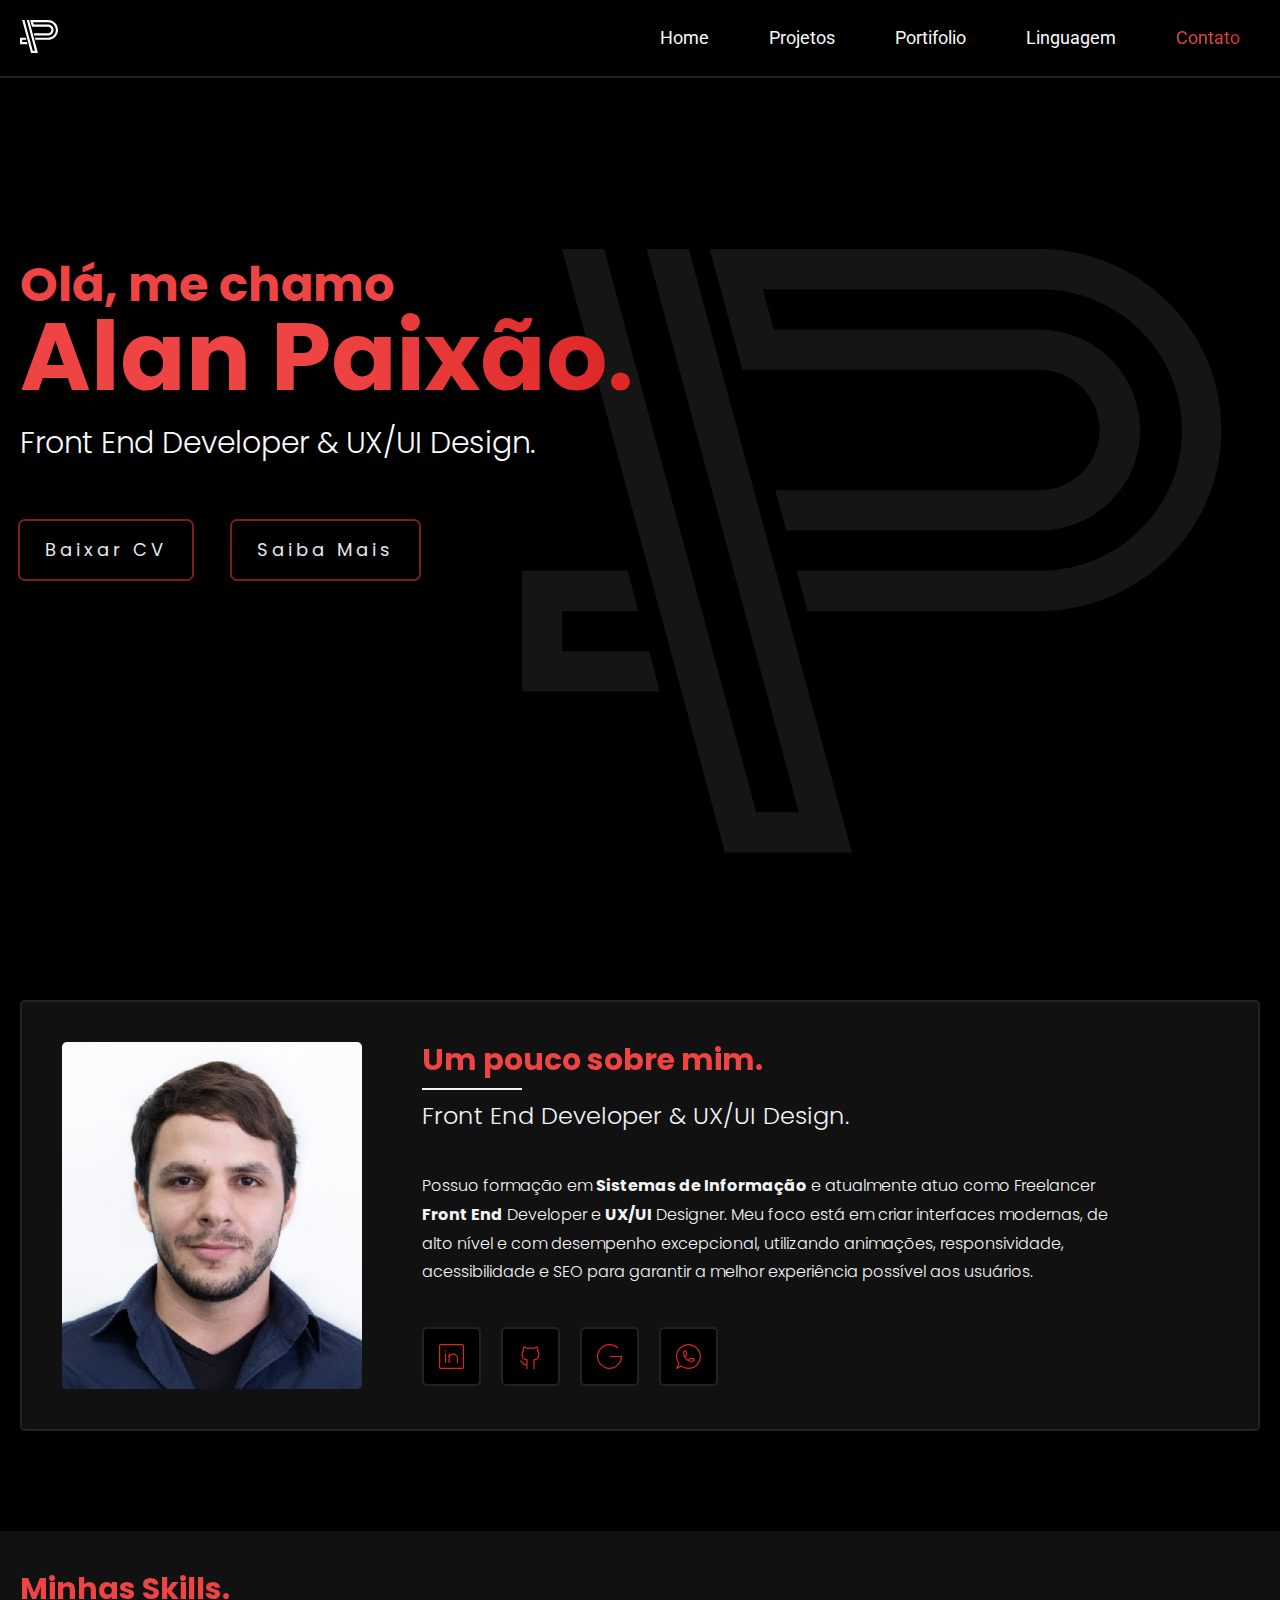
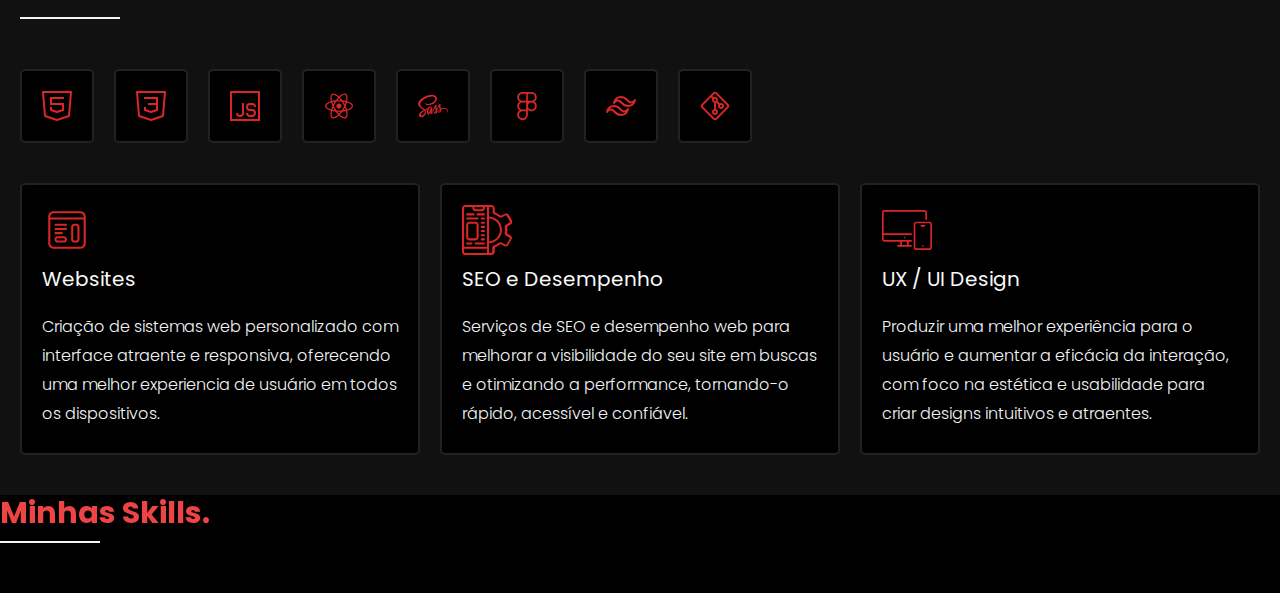
==== index.html @ d541ebf6 "push project" ====
<!DOCTYPE html>
<html lang="en">
  <head>
    <meta charset="UTF-8" />
    <meta http-equiv="X-UA-Compatible" content="IE=edge" />
    <meta
      name="viewport"
      content="width=device-width, initial-scale=1.0, user-scalable=no"
    />
    <title>Alan Paixão || Portifolio</title>
    <link
      rel="icon"
      type="image/x-icon"
      href="./assets/svg/logoAP-favico.svg"
    />
    <link rel="stylesheet" href="./css/style.css" />
    <link rel="preconnect" href="https://fonts.googleapis.com" />
    <link rel="preconnect" href="https://fonts.gstatic.com" crossorigin />
    <link
      href="https://fonts.googleapis.com/css2?family=Poppins:wght@300;400;700&family=Roboto:wght@300;400;700&display=swap"
      rel="stylesheet"
    />
  </head>
  <body>
    <header class="header-bg">
      <div class="header">
        <div class="header-logo">
          <img src="./assets/svg/logoAP.svg" alt="" />
        </div>
        <nav class="header-navbar">
          <ul>
            <li><a href="#home">Home</a></li>
            <li><a href="#projetos">Projetos</a></li>
            <li><a href="#portifolio">Portifolio</a></li>
            <li><a href="#linguagem">Linguagem</a></li>
            <li><a href="#contato" class="gradient">Contato</a></li>
          </ul>
        </nav>
      </div>
    </header>
    <section class="home-bg">
      <div class="home">
        <div class="home-text">
          <span>Olá, me chamo</span>
          <h1 class="gradient">Alan Paixão.</h1>
          <h2>Front End Developer & UX/UI Design.</h2>
          <div class="home-button">
            <a class="btn" href="#">Baixar CV</a>
            <a class="btn" href="#">Saiba Mais </a>
          </div>
        </div>
      </div>
    </section>
    <section class="about-bg">
      <div class="about">
        <div class="about-box">
          <div class="about-img"></div>
          <div class="about-description">
            <h1 class="gradient">Um pouco sobre mim.</h1>
            <p>Front End Developer & UX/UI Design.</p>
            <p>
              Possuo formação em <span>Sistemas de Informação</span> e
              atualmente atuo como Freelancer <span>Front End</span> Developer e
              <span>UX/UI</span> Designer. Meu foco está em criar interfaces
              modernas, de alto nível e com desempenho excepcional, utilizando
              animações, responsividade, acessibilidade e SEO para garantir a
              melhor experiência possível aos usuários.
            </p>
            <div class="about-description-social">
              <a href="https://www.linkedin.com/in/alanpaixao/" target="_blank">
                <img src="./assets/svg/social/linkedin.svg" alt=""
              /></a>
              <a href="https://github.com/alanopaixao" target="_blank">
                <img src="./assets/svg/social/github.svg" alt=""
              /></a>
              <a href="alanpaixao2@gmail.com" target="_blank">
                <img src="./assets/svg/social/google.svg" alt=""
              /></a>
              <a href="https://wa.me/5585989625690" target="_blank">
                <img src="./assets/svg/social/whatsapp.svg" alt=""
              /></a>
            </div>
          </div>
        </div>
      </div>
    </section>
    <section class="skills-bg">
      <div class="skills">
        <div class="title">
          <h1 class="gradient">Minhas Skills.</h1>
        </div>
        <div class="skills-language">
          <img
            src="./assets/svg/skills/html5-logo.svg"
            title="HTML 5"
            alt="HTML 5"
          />
          <img src="./assets/svg/skills/css.svg" title="CSS 3" alt="CSS 3" />
          <img
            src="./assets/svg/skills/javascript.svg"
            title="Javascript"
            alt="Javascript"
          />
          <img src="./assets/svg/skills/react.svg" title="React" alt="React" />
          <img src="./assets/svg/skills/sass.svg" title="SASS" alt="SASS" />
          <img src="./assets/svg/skills/figma.svg" title="Figma" alt="Figma" />
          <img
            src="./assets/svg/skills/tailwind.svg"
            title="Tailwind"
            alt="Tailwind"
          />
          <img src="./assets/svg/skills/git.svg" title="GIT" alt="GIT" />
        </div>
        <div class="skills-itens">
          <div class="skill-content">
            <img src="./assets/svg/skills/desktop.svg" alt="" />
            <div class="skill-desc">
              <h1>Websites</h1>
              <p>
                Criação de sistemas web personalizado com interface atraente e
                responsiva, oferecendo uma melhor experiencia de usuário em
                todos os dispositivos.
              </p>
            </div>
          </div>
          <div class="skill-content">
            <img src="./assets/svg/skills/seo.svg" alt="" />
            <div class="skill-desc">
              <h1>SEO e Desempenho</h1>
              <p>
                Serviços de SEO e desempenho web para melhorar a visibilidade do
                seu site em buscas e otimizando a performance, tornando-o
                rápido, acessível e confiável.
              </p>
            </div>
          </div>
          <div class="skill-content">
            <img src="./assets/svg/skills/UXUI.svg" alt="" />
            <div class="skill-desc">
              <h1>UX / UI Design</h1>
              <p>
                Produzir uma melhor experiência para o usuário e aumentar a
                eficácia da interação, com foco na estética e usabilidade para
                criar designs intuitivos e atraentes.
              </p>
            </div>
          </div>
        </div>
      </div>
    </section>
    <section class="projects-bg">
      <div class="projects">
        <div class="title">
          <h1 class="gradient">Minhas Skills.</h1>
        </div>
      </div>
    </section>
  </body>
  <script src="./js/script.js"></script>
</html>
---- css/style.css ----
/* http://meyerweb.com/eric/tools/css/reset/ 
   v2.0 | 20110126
   License: none (public domain)
*/
html, body, div, span, applet, object, iframe,
h1, h2, h3, h4, h5, h6, p, blockquote, pre,
a, abbr, acronym, address, big, cite, code,
del, dfn, em, img, ins, kbd, q, s, samp,
small, strike, strong, sub, sup, tt, var,
b, u, i, center,
dl, dt, dd, ol, ul, li,
fieldset, form, label, legend,
table, caption, tbody, tfoot, thead, tr, th, td,
article, aside, canvas, details, embed,
figure, figcaption, footer, header, hgroup,
menu, nav, output, ruby, section, summary,
time, mark, audio, video {
  margin: 0;
  padding: 0;
  border: 0;
  font-size: 100%;
  font: inherit;
  vertical-align: baseline;
}

/* HTML5 display-role reset for older browsers */
article, aside, details, figcaption, figure,
footer, header, hgroup, menu, nav, section {
  display: block;
}

body {
  line-height: 1;
}

ol, ul {
  list-style: none;
}

blockquote, q {
  quotes: none;
}

blockquote:before, blockquote:after,
q:before, q:after {
  content: "";
  content: none;
}

table {
  border-collapse: collapse;
  border-spacing: 0;
}

a {
  color: inherit;
  cursor: pointer;
  text-decoration: none;
}

body {
  background-color: #000;
}

.btn {
  font-family: "Poppins", sans-serif;
  font-size: 1.125rem;
  line-height: 1.75rem;
  font-weight: 400;
  display: inline-block;
  padding: 15px 25px;
  margin: 20px 0;
  color: #e5e7eb;
  text-decoration: none;
  transition: ease-in-out 0.3s;
  letter-spacing: 4px;
  overflow: hidden;
  box-shadow: 0px 0px 0px 2px #7f1d1d;
  border-radius: 5px;
  background-color: rgba(0, 0, 0, 0.5333333333);
}
.btn:hover {
  box-shadow: 0px 0px 0px 2px #ef4444;
}
.btn:first-child:hover {
  box-shadow: 0 0 5px #f87171, 0 0 10px #ef4444, 0 0 20px #b91c1c;
}
.btn:active {
  transform: scale(0.99);
}
@media only screen and (max-width: 640px) {
  .btn {
    font-family: "Poppins", sans-serif;
    font-size: 0.75rem;
    line-height: 1rem;
    padding: 10px 20px;
  }
}

.gradient {
  transition: 2s;
  background-size: 200% auto;
  background-image: linear-gradient(80deg, #ef4444 0%, #ef4444 25%, #dc2626 50%, #ef4444 75%, #facc15 100%);
  background-clip: text;
  -webkit-background-clip: text;
  -webkit-text-fill-color: transparent;
  color: black;
  touch-action: manipulation;
  text-overflow: ellipsis;
  white-space: nowrap;
}

.gradient:hover {
  background-position: right center;
  color: #fff;
  text-decoration: none;
}

.header-bg {
  position: fixed;
  z-index: 100;
  width: 100vw;
  background-color: #000;
  border-bottom: 2px solid #222;
}

.header {
  max-width: 1280px;
  margin: 0 auto;
  padding: 0 20px;
  display: grid;
  align-items: center;
  grid-template-columns: auto 1fr;
  padding: 20px 20px;
}

.header-navbar ul {
  display: flex;
  justify-content: flex-end;
  gap: 20px;
  color: #f9fafb;
  font-family: "Roboto", sans-serif;
  font-size: 1.125rem;
  line-height: 1.75rem;
}
.header-navbar ul a {
  padding: 10px 20px;
}

.home-bg {
  height: 100vh;
  background-image: url("../../assets/svg/logoAP-bkg.svg");
  background-repeat: no-repeat;
  background-size: 700px;
  -webkit-background-size: 700px;
  -moz-background-size: 700px;
  -o-background-size: 700px;
  background-position: right 10% top 100%;
}

.home {
  max-width: 1280px;
  margin: 0 auto;
  padding: 0 20px;
  display: flex;
  height: 100%;
  align-items: center;
}

.home-text {
  display: flex;
  flex-direction: column;
}
.home-text span {
  color: #ef4444;
  font-family: "Poppins", sans-serif;
  font-size: 3rem;
  line-height: 1;
  font-weight: 700;
}
.home-text h1 {
  font-family: "Poppins", sans-serif;
  font-size: 6rem;
  line-height: 1;
  font-weight: 700;
}
.home-text h2 {
  font-family: "Poppins", sans-serif;
  font-size: 1.875rem;
  line-height: 2.25rem;
  font-weight: 300;
  color: #f9fafb;
  padding-top: 20px;
}
@media only screen and (max-width: 768px) {
  .home-text span {
    color: #ef4444;
    font-family: "Poppins", sans-serif;
    font-size: 1.875rem;
    line-height: 2.25rem;
  }
  .home-text h1 {
    font-family: "Poppins", sans-serif;
    font-size: 3.75rem;
    line-height: 1;
    font-weight: 700;
  }
  .home-text h2 {
    font-family: "Poppins", sans-serif;
    font-size: 1.25rem;
    line-height: 1.75rem;
    padding-top: 10px;
  }
}
@media only screen and (max-width: 640px) {
  .home-text span {
    color: #ef4444;
    font-family: "Poppins", sans-serif;
    font-size: 1.5rem;
    line-height: 2rem;
  }
  .home-text h1 {
    font-family: "Poppins", sans-serif;
    font-size: 3rem;
    line-height: 1;
    font-weight: 700;
  }
  .home-text h2 {
    font-family: "Poppins", sans-serif;
    font-size: 1rem;
    line-height: 1.8rem;
    padding-top: 10px;
  }
}

.home-button {
  display: flex;
  gap: 40px;
  padding: 40px 0;
}

.about {
  max-width: 1280px;
  margin: 0 auto;
  padding: 0 20px;
  padding: 100px 20px;
}

.about-box {
  display: grid;
  grid-template-columns: auto 1fr;
  gap: 60px;
  background-color: #111;
  border: 2px solid #222;
  border-radius: 5px;
  padding: 40px;
}
@media only screen and (max-width: 768px) {
  .about-box {
    grid-template-columns: 1fr;
    padding: 40px 20px;
  }
}

.about-img {
  background-image: url("../../assets/img/profile.png");
  height: 100%;
  width: 300px;
  background-size: cover;
  background-position: center center;
  border-radius: 5px;
}
@media only screen and (max-width: 768px) {
  .about-img {
    display: none;
  }
}

.about-description h1 {
  font-family: "Poppins", sans-serif;
  font-size: 1.875rem;
  line-height: 2.25rem;
  font-weight: 700;
  padding-bottom: 10px;
}
.about-description h1::after {
  content: "";
  width: 100px;
  height: 2px;
  background-color: #f3f4f6;
  display: block;
  margin-top: 10px;
}
@media only screen and (max-width: 768px) {
  .about-description h1::after {
    width: 60px;
  }
}
.about-description p:nth-child(2) {
  font-family: "Poppins", sans-serif;
  font-size: 1.5rem;
  line-height: 2rem;
  font-weight: 300;
  color: #f3f4f6;
  padding-bottom: 40px;
}
.about-description p {
  font-family: "Poppins", sans-serif;
  font-size: 1rem;
  line-height: 1.8rem;
  color: #f3f4f6;
  font-weight: 300;
  max-width: 90%;
}
.about-description p span {
  font-weight: 700;
}
@media only screen and (max-width: 768px) {
  .about-description h1 {
    font-family: "Poppins", sans-serif;
    font-size: 1.5rem;
    line-height: 2rem;
    font-weight: 700;
  }
  .about-description p:nth-child(2) {
    font-family: "Poppins", sans-serif;
    font-size: 0.875rem;
    line-height: 1.25rem;
    font-weight: 300;
    color: #f3f4f6;
  }
  .about-description p {
    font-family: "Poppins", sans-serif;
    font-size: 1rem;
    line-height: 1.8rem;
    color: #f3f4f6;
    font-weight: 300;
    max-width: 100%;
  }
  .about-description p span {
    font-weight: 700;
  }
}

.about-description-social {
  display: flex;
  gap: 20px;
  padding-top: 40px;
}
.about-description-social img {
  background-color: #000;
  padding: 15px;
  border-radius: 5px;
  border: 2px solid #222;
  transition: ease 0.1s;
}
.about-description-social img:hover {
  border: 2px solid #dc2626;
}
@media only screen and (max-width: 768px) {
  .about-description-social {
    justify-content: center;
  }
}

.skills-bg {
  background-color: #111;
  padding: 40px 0;
}

.skills {
  max-width: 1280px;
  margin: 0 auto;
  padding: 0 20px;
}

.title {
  padding-bottom: 40px;
}
.title h1 {
  font-family: "Poppins", sans-serif;
  font-size: 1.875rem;
  line-height: 2.25rem;
  font-weight: 700;
  padding-bottom: 10px;
}
.title h1::after {
  content: "";
  width: 100px;
  height: 2px;
  background-color: #f3f4f6;
  display: block;
  margin-top: 10px;
}
@media only screen and (max-width: 768px) {
  .title h1::after {
    width: 60px;
  }
}

@media only screen and (max-width: 768px) {
  h1 {
    font-family: "Poppins", sans-serif;
    font-size: 1.5rem;
    line-height: 2rem;
    font-weight: 700;
  }
}
.skills-language {
  padding-bottom: 40px;
  display: flex;
  flex-wrap: wrap;
  gap: 20px;
}
.skills-language img {
  background-color: #000;
  padding: 20px;
  border-radius: 5px;
  border: 2px solid #222;
  transition: ease 0.1s;
}
.skills-language img:hover {
  border: 2px solid #dc2626;
}
@media only screen and (max-width: 768px) {
  .skills-language {
    gap: 20px;
  }
  .skills-language img {
    background-color: #000;
    padding: 15px;
    height: 25px;
    border-radius: 5px;
    border: 2px solid #222;
  }
}

.skills-itens {
  display: grid;
  grid-template-columns: 1fr 1fr 1fr;
  gap: 20px;
}
@media only screen and (max-width: 768px) {
  .skills-itens {
    grid-template-columns: 1fr;
  }
}

.skill-content {
  display: flex;
  flex-direction: column;
  align-items: start;
  gap: 10px;
  background-color: #000;
  border-radius: 5px;
  border: 2px solid #222;
  padding: 20px;
  transition: ease 0.1s;
}
.skill-content:hover {
  border: 2px solid #dc2626;
}

.skill-desc h1 {
  color: #f9fafb;
  font-family: "Poppins", sans-serif;
  font-size: 1.25rem;
  line-height: 1.75rem;
  font-weight: 400;
  padding-bottom: 20px;
}
.skill-desc p {
  color: #f3f4f6;
  font-family: "Poppins", sans-serif;
  font-size: 1rem;
  line-height: 1.8rem;
  font-weight: 300;
  padding-bottom: 5px;
}

/*# sourceMappingURL=style.css.map */
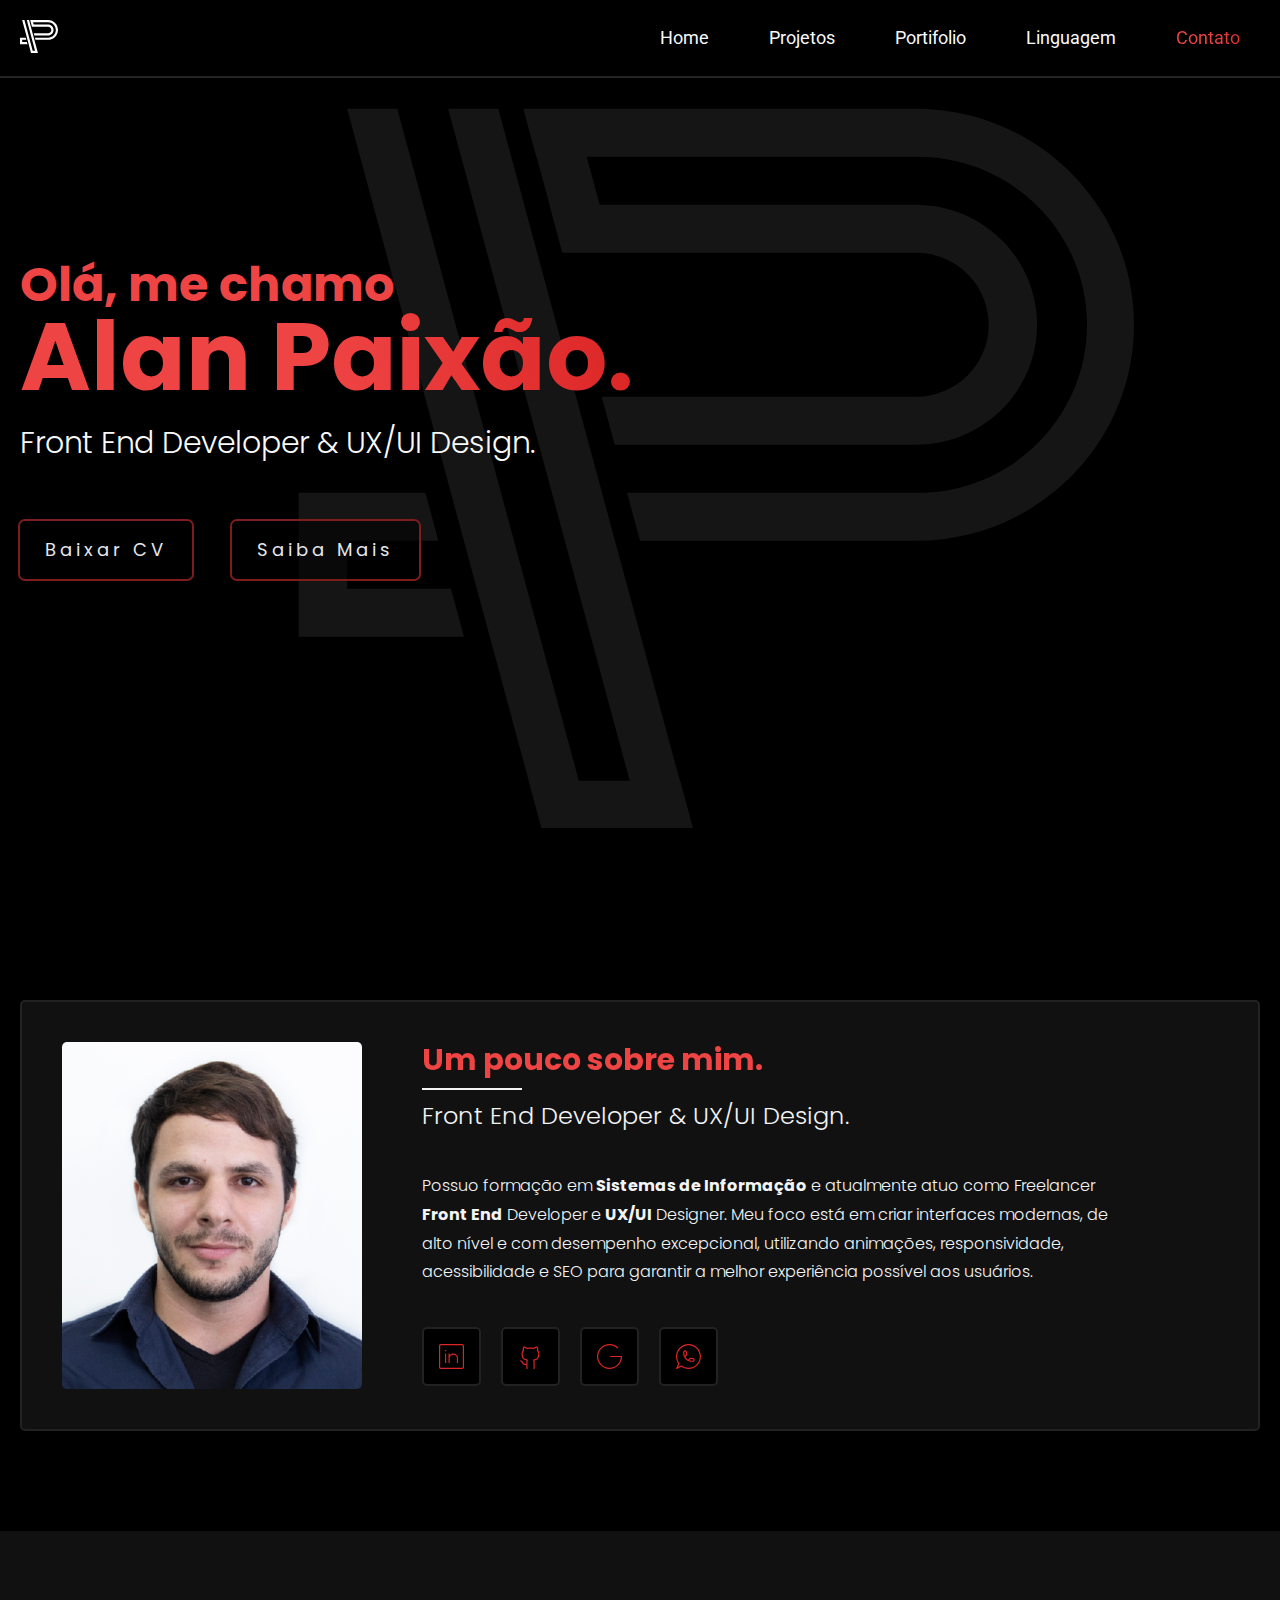
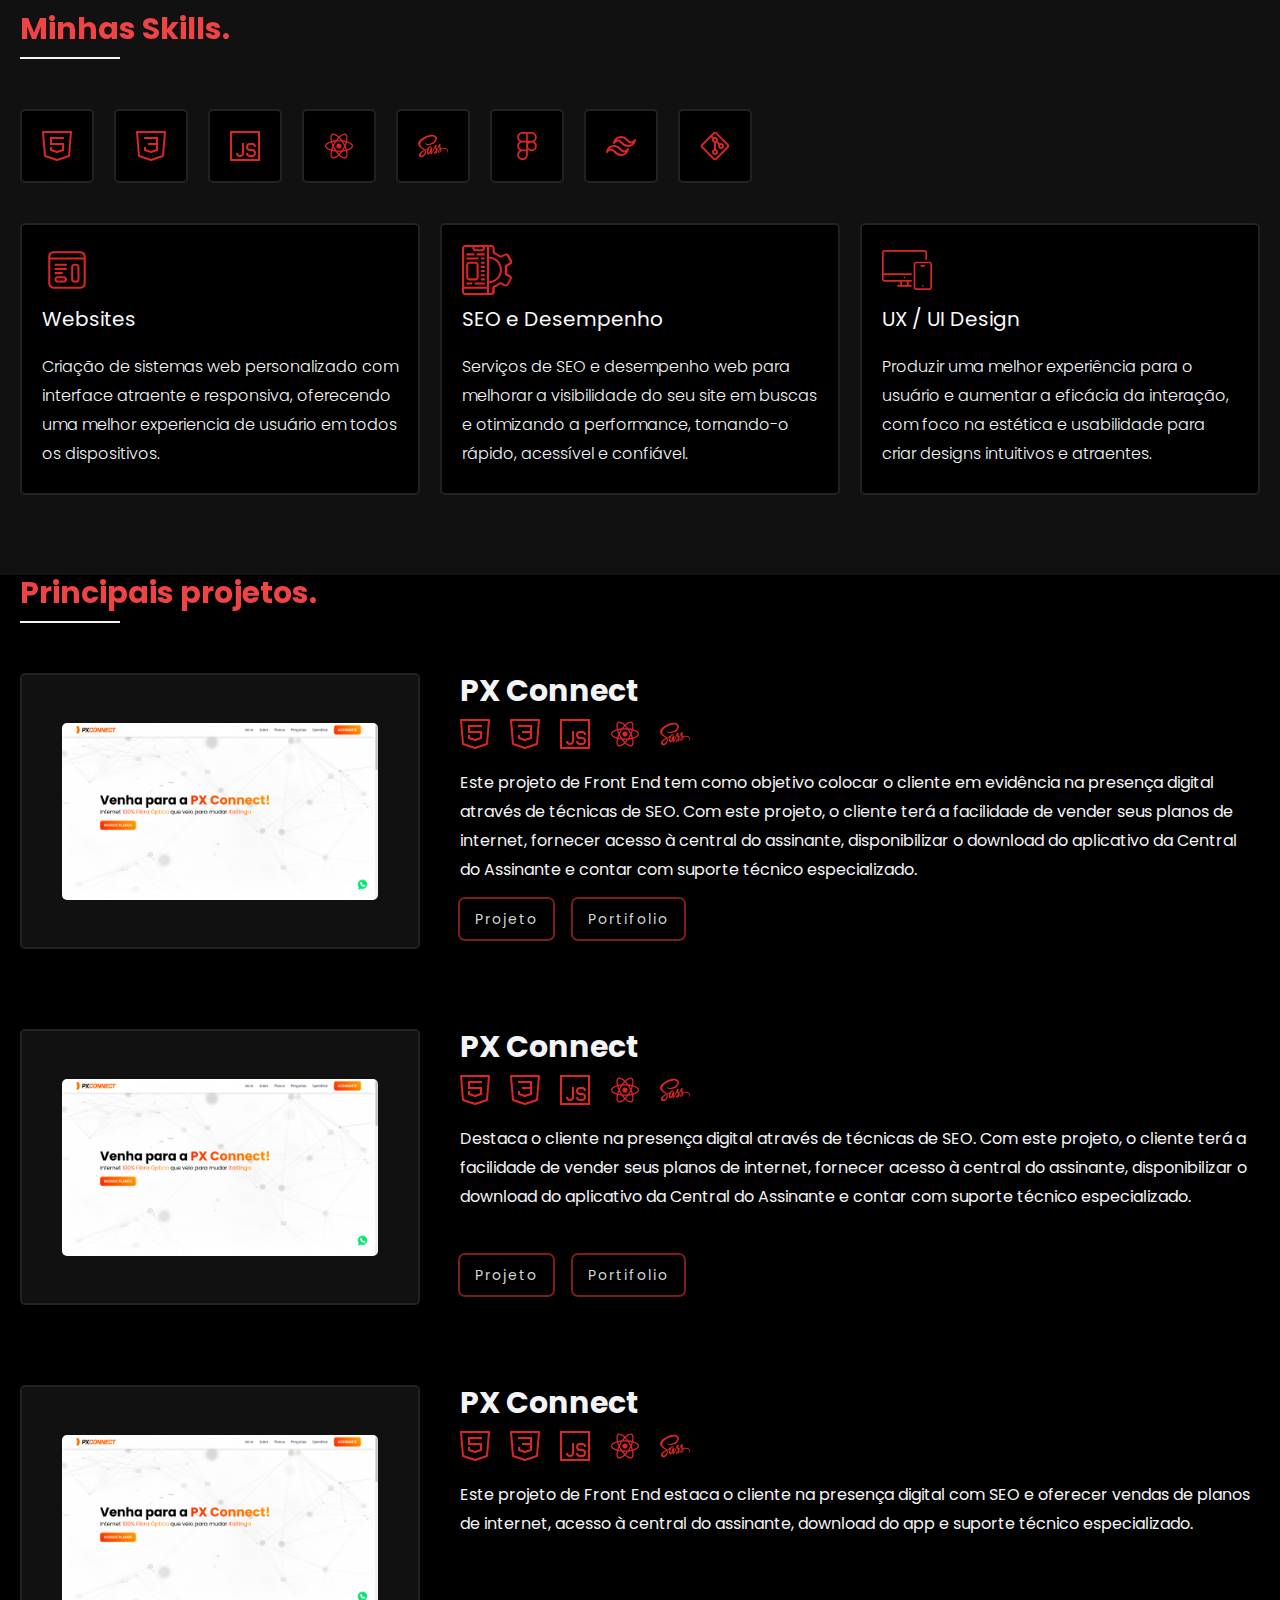
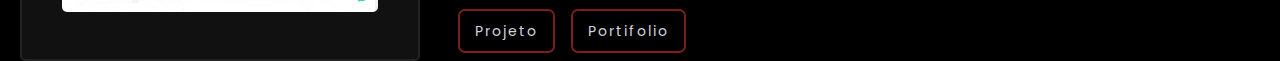
==== commit 79c5962a: "Create Project" ====
--- a/index.html
+++ b/index.html
@@ -151,7 +151,153 @@
     <section class="projects-bg">
       <div class="projects">
         <div class="title">
-          <h1 class="gradient">Minhas Skills.</h1>
+          <h1 class="gradient">Principais projetos.</h1>
+        </div>
+        <div class="projects-container">
+          <div class="project">
+            <div class="project-img">
+              <img src="./assets/img/projects/PXconnect.png" alt="" />
+            </div>
+            <div class="project-content">
+              <div>
+                <h2 class="project-title">PX Connect</h2>
+                <div class="project-skills">
+                  <img
+                    src="./assets/svg/skills/html5-logo.svg"
+                    title="HTML 5"
+                    alt="HTML 5"
+                  />
+                  <img
+                    src="./assets/svg/skills/css.svg"
+                    title="CSS 3"
+                    alt="CSS 3"
+                  />
+                  <img
+                    src="./assets/svg/skills/javascript.svg"
+                    title="Javascript"
+                    alt="Javascript"
+                  />
+                  <img
+                    src="./assets/svg/skills/react.svg"
+                    title="React"
+                    alt="React"
+                  />
+                  <img
+                    src="./assets/svg/skills/sass.svg"
+                    title="SASS"
+                    alt="SASS"
+                  />
+                </div>
+                <div class="project-desc">
+                  Este projeto de Front End tem como objetivo colocar o cliente
+                  em evidência na presença digital através de técnicas de SEO.
+                  Com este projeto, o cliente terá a facilidade de vender seus
+                  planos de internet, fornecer acesso à central do assinante,
+                  disponibilizar o download do aplicativo da Central do
+                  Assinante e contar com suporte técnico especializado.
+                </div>
+              </div>
+              <div class="project-btns">
+                <a href="">Projeto</a>
+                <a href="">Portifolio</a>
+              </div>
+            </div>
+          </div>
+          <div class="project">
+            <div class="project-img">
+              <img src="./assets/img/projects/PXconnect.png" alt="" />
+            </div>
+            <div class="project-content">
+              <div>
+                <h2 class="project-title">PX Connect</h2>
+                <div class="project-skills">
+                  <img
+                    src="./assets/svg/skills/html5-logo.svg"
+                    title="HTML 5"
+                    alt="HTML 5"
+                  />
+                  <img
+                    src="./assets/svg/skills/css.svg"
+                    title="CSS 3"
+                    alt="CSS 3"
+                  />
+                  <img
+                    src="./assets/svg/skills/javascript.svg"
+                    title="Javascript"
+                    alt="Javascript"
+                  />
+                  <img
+                    src="./assets/svg/skills/react.svg"
+                    title="React"
+                    alt="React"
+                  />
+                  <img
+                    src="./assets/svg/skills/sass.svg"
+                    title="SASS"
+                    alt="SASS"
+                  />
+                </div>
+                <div class="project-desc">
+                  Destaca o cliente na presença digital através de técnicas de
+                  SEO. Com este projeto, o cliente terá a facilidade de vender
+                  seus planos de internet, fornecer acesso à central do
+                  assinante, disponibilizar o download do aplicativo da Central
+                  do Assinante e contar com suporte técnico especializado.
+                </div>
+              </div>
+              <div class="project-btns">
+                <a href="">Projeto</a>
+                <a href="">Portifolio</a>
+              </div>
+            </div>
+          </div>
+          <div class="project">
+            <div class="project-img">
+              <img src="./assets/img/projects/PXconnect.png" alt="" />
+            </div>
+            <div class="project-content">
+              <div>
+                <h2 class="project-title">PX Connect</h2>
+                <div class="project-skills">
+                  <img
+                    src="./assets/svg/skills/html5-logo.svg"
+                    title="HTML 5"
+                    alt="HTML 5"
+                  />
+                  <img
+                    src="./assets/svg/skills/css.svg"
+                    title="CSS 3"
+                    alt="CSS 3"
+                  />
+                  <img
+                    src="./assets/svg/skills/javascript.svg"
+                    title="Javascript"
+                    alt="Javascript"
+                  />
+                  <img
+                    src="./assets/svg/skills/react.svg"
+                    title="React"
+                    alt="React"
+                  />
+                  <img
+                    src="./assets/svg/skills/sass.svg"
+                    title="SASS"
+                    alt="SASS"
+                  />
+                </div>
+                <div class="project-desc">
+                  Este projeto de Front End estaca o cliente na presença digital
+                  com SEO e oferecer vendas de planos de internet, acesso à
+                  central do assinante, download do app e suporte técnico
+                  especializado.
+                </div>
+              </div>
+              <div class="project-btns">
+                <a href="">Projeto</a>
+                <a href="">Portifolio</a>
+              </div>
+            </div>
+          </div>
         </div>
       </div>
     </section>
--- a/css/style.css
+++ b/css/style.css
@@ -151,11 +151,20 @@
   height: 100vh;
   background-image: url("../../assets/svg/logoAP-bkg.svg");
   background-repeat: no-repeat;
-  background-size: 700px;
-  -webkit-background-size: 700px;
-  -moz-background-size: 700px;
-  -o-background-size: 700px;
-  background-position: right 10% top 100%;
+  background-size: 80%;
+  -webkit-background-size: 80%;
+  -moz-background-size: 80%;
+  -o-background-size: 80%;
+  background-position: right 20% top 60%;
+}
+@media only screen and (max-width: 1024px) {
+  .home-bg {
+    background-size: 700px;
+    -webkit-background-size: 700px;
+    -moz-background-size: 700px;
+    -o-background-size: 700px;
+    background-position: right 40% top 60%;
+  }
 }
 
 .home {
@@ -365,7 +374,7 @@
 
 .skills-bg {
   background-color: #111;
-  padding: 40px 0;
+  padding: 80px 0;
 }
 
 .skills {
@@ -478,4 +487,140 @@
   padding-bottom: 5px;
 }
 
+.projects {
+  max-width: 1280px;
+  margin: 0 auto;
+  padding: 0 20px;
+}
+
+.projects-container {
+  display: flex;
+  flex-direction: column;
+  gap: 80px;
+}
+
+.project {
+  display: grid;
+  grid-template-columns: 400px auto;
+  gap: 40px;
+}
+@media only screen and (max-width: 640px) {
+  .project {
+    grid-template-columns: 1fr;
+    gap: 20px;
+  }
+}
+
+.project-img {
+  display: flex;
+  align-items: center;
+  justify-content: center;
+  padding: 40px;
+  background-color: #111;
+  border: 2px solid #222;
+  border-radius: 5px;
+}
+.project-img img {
+  width: 100%;
+  border-radius: 5px;
+  transition: all 0.5s;
+}
+.project-img img:hover {
+  scale: 1.05;
+}
+@media only screen and (max-width: 1024px) {
+  .project-img {
+    padding: 10px;
+  }
+}
+
+.project-content {
+  color: #f3f4f6;
+  display: flex;
+  flex-direction: column;
+  justify-content: space-between;
+}
+.project-content h2 {
+  font-family: "Poppins", sans-serif;
+  font-size: 1.875rem;
+  line-height: 2.25rem;
+  font-weight: 700;
+  padding-bottom: 10px;
+}
+
+.project-skills {
+  display: flex;
+  gap: 20px;
+  padding-bottom: 20px;
+}
+@media only screen and (max-width: 768px) {
+  .project-skills {
+    height: 25px;
+  }
+}
+
+.project-desc {
+  font-family: "Poppins", sans-serif;
+  font-size: 1rem;
+  line-height: 1.8rem;
+  font-weight: 400;
+  height: 120px;
+  padding-right: 10px;
+  overflow-x: auto;
+  scrollbar-width: thin;
+  scrollbar-color: none;
+}
+.project-desc::-webkit-scrollbar {
+  width: 5px;
+}
+.project-desc::-webkit-scrollbar-track {
+  background: none;
+}
+.project-desc::-webkit-scrollbar-thumb {
+  background-color: #222;
+  border-radius: 20px;
+  border: none;
+}
+@media only screen and (max-width: 640px) {
+  .project-desc {
+    height: max-content;
+  }
+}
+
+.project-btns {
+  display: flex;
+  gap: 20px;
+}
+.project-btns a {
+  font-family: "Poppins", sans-serif;
+  font-size: 0.875rem;
+  line-height: 1.25rem;
+  font-weight: 400;
+  display: inline-block;
+  padding: 10px 15px;
+  margin: 10px 0;
+  color: #d1d5db;
+  transition: ease-in-out 0.3s;
+  letter-spacing: 2px;
+  overflow: hidden;
+  box-shadow: 0px 0px 0px 2px #7f1d1d;
+  border-radius: 5px;
+  background-color: rgba(0, 0, 0, 0.5333333333);
+}
+.project-btns a:hover {
+  box-shadow: 0px 0px 0px 2px #ef4444;
+  color: #f9fafb;
+}
+.project-btns a:active {
+  transform: scale(0.99);
+}
+@media only screen and (max-width: 640px) {
+  .project-btns a {
+    font-family: "Poppins", sans-serif;
+    font-size: 0.75rem;
+    line-height: 1rem;
+    padding: 10px 20px;
+  }
+}
+
 /*# sourceMappingURL=style.css.map */
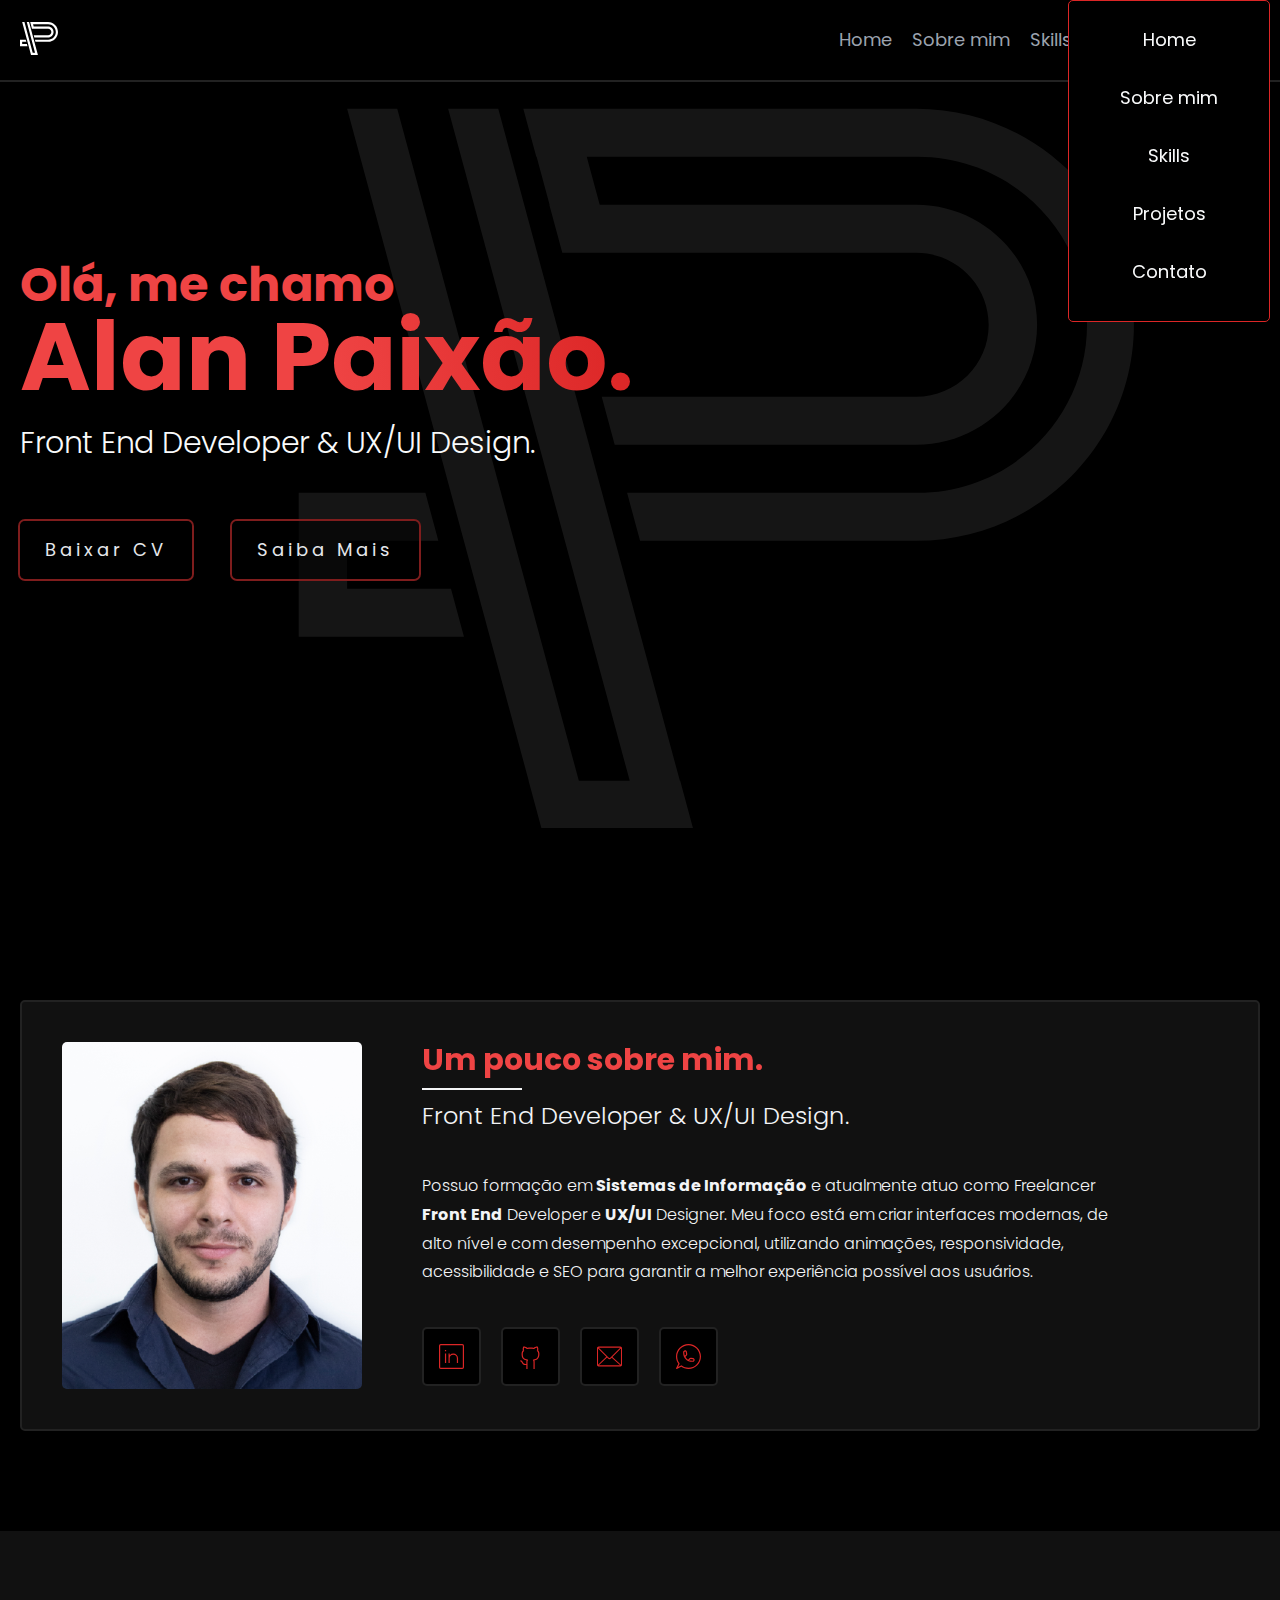
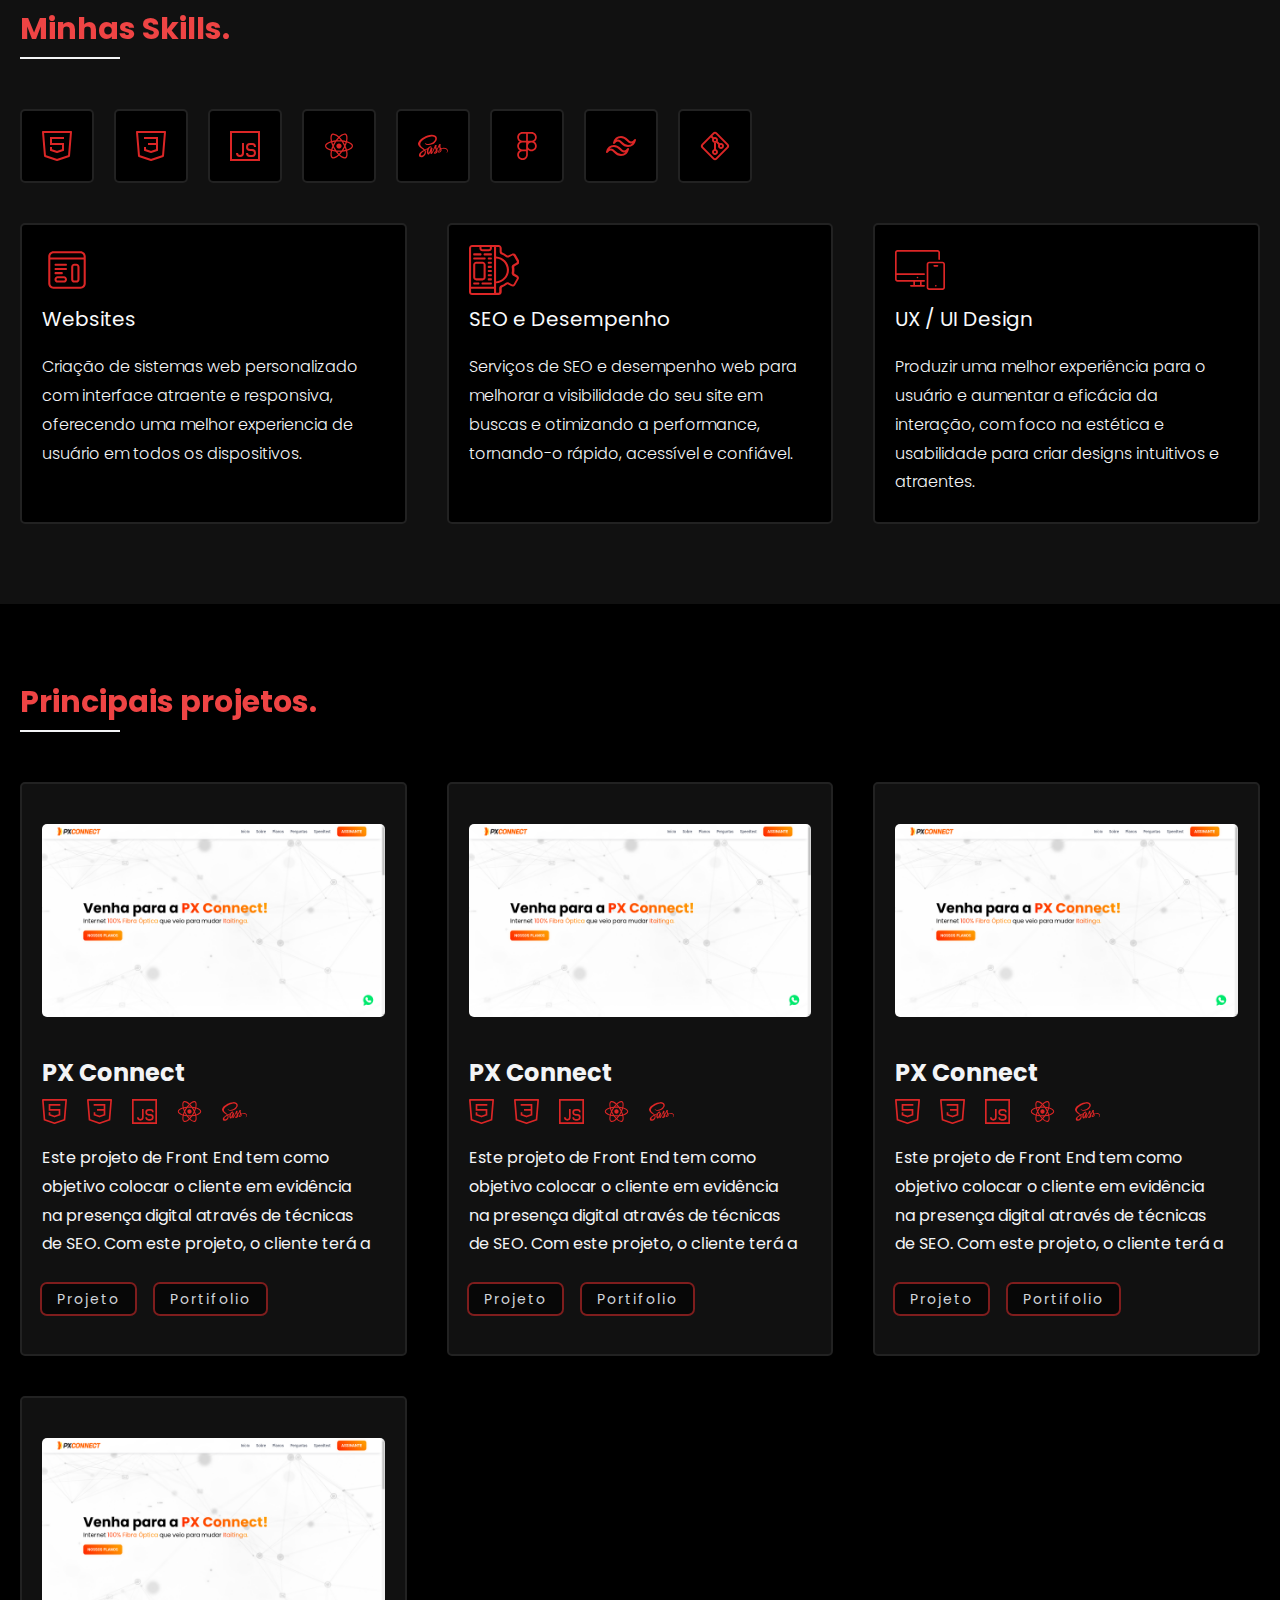
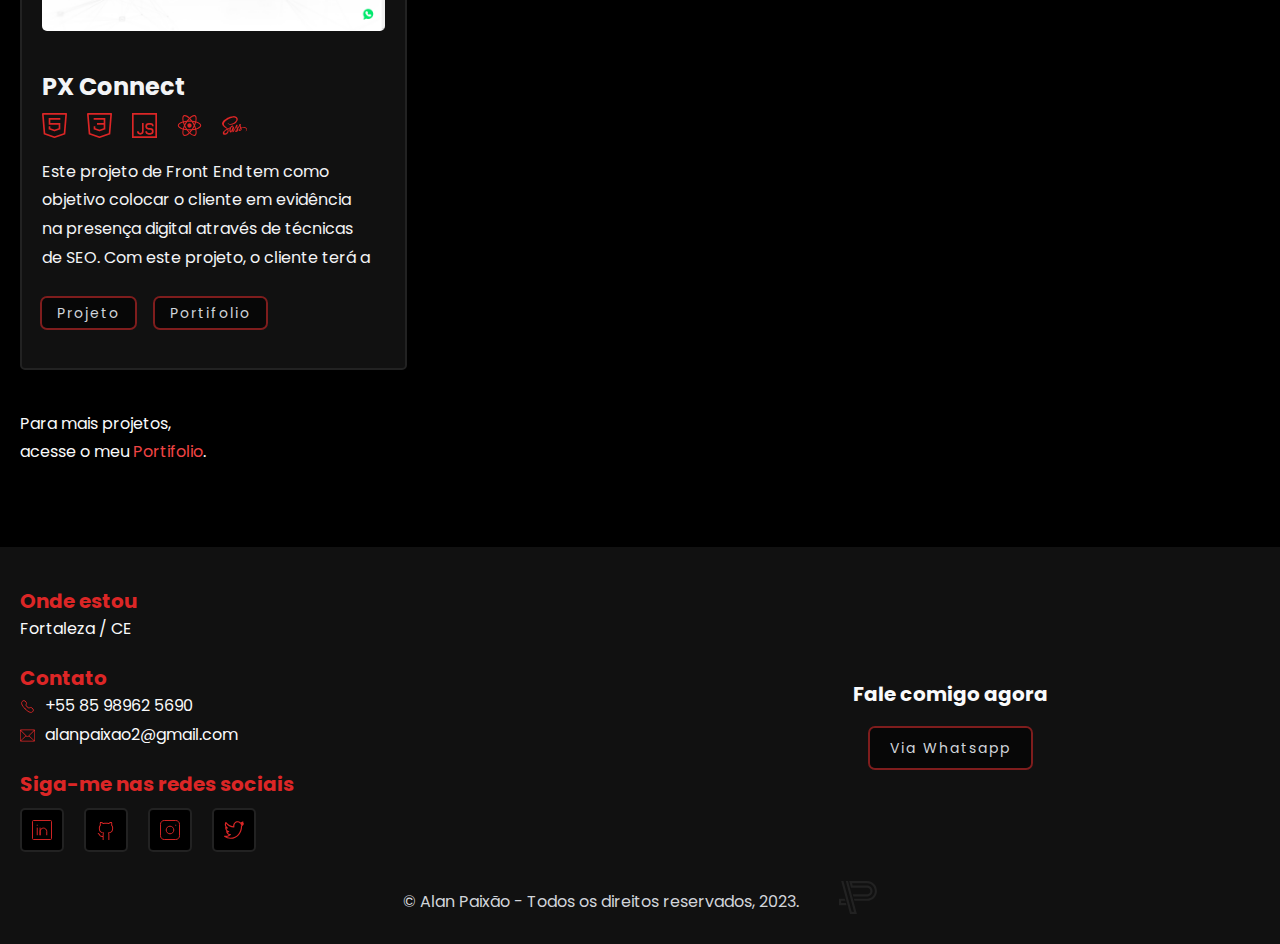
==== commit a300d11f: "sidebar" ====
--- a/index.html
+++ b/index.html
@@ -17,7 +17,7 @@
     <link rel="preconnect" href="https://fonts.googleapis.com" />
     <link rel="preconnect" href="https://fonts.gstatic.com" crossorigin />
     <link
-      href="https://fonts.googleapis.com/css2?family=Poppins:wght@300;400;700&family=Roboto:wght@300;400;700&display=swap"
+      href="https://fonts.googleapis.com/css2?family=Poppins:wght@300;400;700&family=Quicksand:wght@300;400;700&family=Roboto:wght@300;400;700&display=swap"
       rel="stylesheet"
     />
   </head>
@@ -27,18 +27,33 @@
         <div class="header-logo">
           <img src="./assets/svg/logoAP.svg" alt="" />
         </div>
-        <nav class="header-navbar">
+        <div class="open-sidebar disable">
+          <img src="./assets/svg/open-sidebar.svg" alt="" />
+        </div>
+        <div class="close-sidebar">
+          <img src="./assets/svg/close-sidebar.svg" alt="" />
+        </div>
+        <nav class="header-navbar menu">
           <ul>
             <li><a href="#home">Home</a></li>
-            <li><a href="#projetos">Projetos</a></li>
-            <li><a href="#portifolio">Portifolio</a></li>
-            <li><a href="#linguagem">Linguagem</a></li>
-            <li><a href="#contato" class="gradient">Contato</a></li>
+            <li><a href="#about">Sobre mim</a></li>
+            <li><a href="#skills">Skills</a></li>
+            <li><a href="#projects">Projetos</a></li>
+            <li><a href="#contact" class="gradient">Contato</a></li>
           </ul>
         </nav>
+        <nav class="header-sidebar menu">
+          <ul>
+            <li><a href="#home">Home</a></li>
+            <li><a href="#about">Sobre mim</a></li>
+            <li><a href="#skills">Skills</a></li>
+            <li><a href="#projects">Projetos</a></li>
+            <li><a href="#contact">Contato</a></li>
+          </ul>
+        </nav>
       </div>
     </header>
-    <section class="home-bg">
+    <section class="home-bg" id="home">
       <div class="home">
         <div class="home-text">
           <span>Olá, me chamo</span>
@@ -46,12 +61,12 @@
           <h2>Front End Developer & UX/UI Design.</h2>
           <div class="home-button">
             <a class="btn" href="#">Baixar CV</a>
-            <a class="btn" href="#">Saiba Mais </a>
+            <a class="btn" href="#about">Saiba Mais </a>
           </div>
         </div>
       </div>
     </section>
-    <section class="about-bg">
+    <section class="about-bg" id="about">
       <div class="about">
         <div class="about-box">
           <div class="about-img"></div>
@@ -66,15 +81,15 @@
               animações, responsividade, acessibilidade e SEO para garantir a
               melhor experiência possível aos usuários.
             </p>
-            <div class="about-description-social">
+            <div class="social-icons">
               <a href="https://www.linkedin.com/in/alanpaixao/" target="_blank">
                 <img src="./assets/svg/social/linkedin.svg" alt=""
               /></a>
               <a href="https://github.com/alanopaixao" target="_blank">
                 <img src="./assets/svg/social/github.svg" alt=""
               /></a>
-              <a href="alanpaixao2@gmail.com" target="_blank">
-                <img src="./assets/svg/social/google.svg" alt=""
+              <a href="mailto:alanpaixao2@gmail.com" target="_blank">
+                <img src="./assets/svg/social/email.svg" alt=""
               /></a>
               <a href="https://wa.me/5585989625690" target="_blank">
                 <img src="./assets/svg/social/whatsapp.svg" alt=""
@@ -84,7 +99,7 @@
         </div>
       </div>
     </section>
-    <section class="skills-bg">
+    <section class="skills-bg" id="skills">
       <div class="skills">
         <div class="title">
           <h1 class="gradient">Minhas Skills.</h1>
@@ -148,12 +163,13 @@
         </div>
       </div>
     </section>
-    <section class="projects-bg">
+    <section class="projects-bg" id="projects">
       <div class="projects">
         <div class="title">
           <h1 class="gradient">Principais projetos.</h1>
         </div>
         <div class="projects-container">
+          <!-- project -->
           <div class="project">
             <div class="project-img">
               <img src="./assets/img/projects/PXconnect.png" alt="" />
@@ -203,6 +219,7 @@
               </div>
             </div>
           </div>
+          <!-- project -->
           <div class="project">
             <div class="project-img">
               <img src="./assets/img/projects/PXconnect.png" alt="" />
@@ -238,11 +255,12 @@
                   />
                 </div>
                 <div class="project-desc">
-                  Destaca o cliente na presença digital através de técnicas de
-                  SEO. Com este projeto, o cliente terá a facilidade de vender
-                  seus planos de internet, fornecer acesso à central do
-                  assinante, disponibilizar o download do aplicativo da Central
-                  do Assinante e contar com suporte técnico especializado.
+                  Este projeto de Front End tem como objetivo colocar o cliente
+                  em evidência na presença digital através de técnicas de SEO.
+                  Com este projeto, o cliente terá a facilidade de vender seus
+                  planos de internet, fornecer acesso à central do assinante,
+                  disponibilizar o download do aplicativo da Central do
+                  Assinante e contar com suporte técnico especializado.
                 </div>
               </div>
               <div class="project-btns">
@@ -251,6 +269,7 @@
               </div>
             </div>
           </div>
+          <!-- project -->
           <div class="project">
             <div class="project-img">
               <img src="./assets/img/projects/PXconnect.png" alt="" />
@@ -286,10 +305,12 @@
                   />
                 </div>
                 <div class="project-desc">
-                  Este projeto de Front End estaca o cliente na presença digital
-                  com SEO e oferecer vendas de planos de internet, acesso à
-                  central do assinante, download do app e suporte técnico
-                  especializado.
+                  Este projeto de Front End tem como objetivo colocar o cliente
+                  em evidência na presença digital através de técnicas de SEO.
+                  Com este projeto, o cliente terá a facilidade de vender seus
+                  planos de internet, fornecer acesso à central do assinante,
+                  disponibilizar o download do aplicativo da Central do
+                  Assinante e contar com suporte técnico especializado.
                 </div>
               </div>
               <div class="project-btns">
@@ -298,9 +319,123 @@
               </div>
             </div>
           </div>
+          <!-- project -->
+          <div class="project">
+            <div class="project-img">
+              <img src="./assets/img/projects/PXconnect.png" alt="" />
+            </div>
+            <div class="project-content">
+              <div>
+                <h2 class="project-title">PX Connect</h2>
+                <div class="project-skills">
+                  <img
+                    src="./assets/svg/skills/html5-logo.svg"
+                    title="HTML 5"
+                    alt="HTML 5"
+                  />
+                  <img
+                    src="./assets/svg/skills/css.svg"
+                    title="CSS 3"
+                    alt="CSS 3"
+                  />
+                  <img
+                    src="./assets/svg/skills/javascript.svg"
+                    title="Javascript"
+                    alt="Javascript"
+                  />
+                  <img
+                    src="./assets/svg/skills/react.svg"
+                    title="React"
+                    alt="React"
+                  />
+                  <img
+                    src="./assets/svg/skills/sass.svg"
+                    title="SASS"
+                    alt="SASS"
+                  />
+                </div>
+                <div class="project-desc">
+                  Este projeto de Front End tem como objetivo colocar o cliente
+                  em evidência na presença digital através de técnicas de SEO.
+                  Com este projeto, o cliente terá a facilidade de vender seus
+                  planos de internet, fornecer acesso à central do assinante,
+                  disponibilizar o download do aplicativo da Central do
+                  Assinante e contar com suporte técnico especializado.
+                </div>
+              </div>
+              <div class="project-btns">
+                <a href="">Projeto</a>
+                <a href="">Portifolio</a>
+              </div>
+            </div>
+          </div>
+        </div>
+        <div class="more-projects">
+          <a href="#">
+            <p>
+              Para mais projetos, <br />acesse o meu <span>Portifolio</span>.
+            </p>
+          </a>
         </div>
       </div>
     </section>
+    <footer class="footer-bg" id="contact">
+      <div class="footer">
+        <div class="footer-contact">
+          <div class="footer-itens">
+            <div class="adress">
+              <h2>Onde estou</h2>
+              <p>Fortaleza / CE</p>
+            </div>
+            <div class="contacts">
+              <h2>Contato</h2>
+              <a href="tel:+5585989625690"
+                ><img src="./assets/svg/social/phone.svg" alt="" /> +55 85 98962
+                5690</a
+              >
+              <a href="mailto:alanpaixao2@gmail.com">
+                <img src="./assets/svg/social/email.svg" alt="" />
+                alanpaixao2@gmail.com</a
+              >
+            </div>
+            <div class="social">
+              <h2>Siga-me nas redes sociais</h2>
+              <div class="social-icons">
+                <a
+                  href="https://www.linkedin.com/in/alanpaixao/"
+                  target="_blank"
+                >
+                  <img src="./assets/svg/social/linkedin.svg" alt=""
+                /></a>
+                <a href="https://github.com/alanopaixao" target="_blank">
+                  <img src="./assets/svg/social/github.svg" alt=""
+                /></a>
+                <a href="mailto:alanpaixao2@gmail.com" target="_blank">
+                  <img src="./assets/svg/social/instagram.svg" alt=""
+                /></a>
+                <a href="https://twitter.com/alanopaixao" target="_blank">
+                  <img src="./assets/svg/social/twitter.svg" alt=""
+                /></a>
+              </div>
+            </div>
+          </div>
+          <div class="contact-me">
+            <div>
+              <h2>Fale comigo agora</h2>
+              <a href="#">Via Whatsapp</a>
+            </div>
+          </div>
+        </div>
+        <div class="footer-desc">
+          <p class="footer-text">
+            © Alan Paixão - Todos os direitos reservados, 2023.
+          </p>
+          <div class="footer-logo">
+            <img src="./assets/svg/logoAPfooter.svg" alt="" />
+          </div>
+        </div>
+      </div>
+    </footer>
   </body>
   <script src="./js/script.js"></script>
 </html>
--- a/css/style.css
+++ b/css/style.css
@@ -62,6 +62,24 @@
   background-color: #000;
 }
 
+* {
+  scroll-behavior: smooth;
+}
+
+*::-webkit-scrollbar {
+  width: 5px;
+}
+
+*::-webkit-scrollbar-track {
+  background: none;
+}
+
+*::-webkit-scrollbar-thumb {
+  background-color: #7f1d1d;
+  border-radius: 20px;
+  border: none;
+}
+
 .btn {
   font-family: "Poppins", sans-serif;
   font-size: 1.125rem;
@@ -116,6 +134,59 @@
   text-decoration: none;
 }
 
+.title {
+  padding-bottom: 40px;
+}
+.title h1 {
+  font-family: "Poppins", sans-serif;
+  font-size: 1.875rem;
+  line-height: 2.25rem;
+  font-weight: 700;
+  padding-bottom: 10px;
+}
+.title h1::after {
+  content: "";
+  width: 100px;
+  height: 2px;
+  background-color: #f3f4f6;
+  display: block;
+  margin-top: 10px;
+}
+@media only screen and (max-width: 768px) {
+  .title h1::after {
+    width: 60px;
+  }
+}
+
+@media only screen and (max-width: 768px) {
+  h1 {
+    font-family: "Poppins", sans-serif;
+    font-size: 1.5rem;
+    line-height: 2rem;
+    font-weight: 700;
+  }
+}
+.social-icons {
+  display: flex;
+  gap: 20px;
+  padding-top: 40px;
+}
+.social-icons img {
+  background-color: #000;
+  padding: 15px;
+  border-radius: 5px;
+  border: 2px solid #222;
+  transition: ease 0.1s;
+}
+.social-icons img:hover {
+  border: 2px solid #dc2626;
+}
+@media only screen and (max-width: 640px) {
+  .social-icons {
+    gap: 10px;
+  }
+}
+
 .header-bg {
   position: fixed;
   z-index: 100;
@@ -125,26 +196,101 @@
 }
 
 .header {
+  position: relative;
   max-width: 1280px;
   margin: 0 auto;
   padding: 0 20px;
+  height: 80px;
   display: grid;
   align-items: center;
   grid-template-columns: auto 1fr;
-  padding: 20px 20px;
+}
+@media only screen and (max-width: 768px) {
+  .header {
+    height: 70px;
+    grid-template-columns: 1fr auto auto;
+    justify-content: center;
+  }
+}
+
+.open-sidebar, .close-sidebar {
+  display: none;
+}
+@media only screen and (max-width: 768px) {
+  .open-sidebar, .close-sidebar {
+    cursor: pointer;
+    display: block;
+    display: flex;
+    flex-direction: column;
+    align-items: flex-end;
+  }
+  .open-sidebar img, .close-sidebar img {
+    height: 35px;
+  }
 }
 
 .header-navbar ul {
   display: flex;
   justify-content: flex-end;
   gap: 20px;
-  color: #f9fafb;
-  font-family: "Roboto", sans-serif;
+  color: #9ca3af;
+  font-family: "Poppins", sans-serif;
   font-size: 1.125rem;
   line-height: 1.75rem;
 }
-.header-navbar ul a {
-  padding: 10px 20px;
+@media only screen and (max-width: 768px) {
+  .header-navbar ul {
+    display: none;
+  }
+  .header-navbar ul a {
+    padding: 10px 20px;
+    transition: all 0.3s;
+  }
+  .header-navbar ul a:hover {
+    color: #f9fafb;
+  }
+}
+
+.header-sidebar {
+  position: absolute;
+  overflow: hidden;
+  top: 0px;
+  right: 10px;
+  padding: 10px 0;
+  width: 200px;
+  height: 300px;
+  border: 1px solid #dc2626;
+  border-radius: 5px;
+  background-color: #000;
+  color: #f9fafb;
+}
+.header-sidebar ul {
+  display: flex;
+  flex-direction: column;
+  text-align: center;
+  justify-content: center;
+  gap: 20px;
+  width: 100%;
+  padding-top: 10px;
+}
+.header-sidebar ul li {
+  width: 100%;
+  padding: 5px 0;
+}
+.header-sidebar ul li a {
+  font-family: "Poppins", sans-serif;
+  font-size: 1.125rem;
+  line-height: 1.75rem;
+  padding: 15px 25px;
+}
+@media only screen and (max-width: 768px) {
+  .header-sidebar {
+    top: 80px;
+  }
+}
+
+.disable {
+  display: none;
 }
 
 .home-bg {
@@ -351,27 +497,6 @@
   }
 }
 
-.about-description-social {
-  display: flex;
-  gap: 20px;
-  padding-top: 40px;
-}
-.about-description-social img {
-  background-color: #000;
-  padding: 15px;
-  border-radius: 5px;
-  border: 2px solid #222;
-  transition: ease 0.1s;
-}
-.about-description-social img:hover {
-  border: 2px solid #dc2626;
-}
-@media only screen and (max-width: 768px) {
-  .about-description-social {
-    justify-content: center;
-  }
-}
-
 .skills-bg {
   background-color: #111;
   padding: 80px 0;
@@ -383,38 +508,6 @@
   padding: 0 20px;
 }
 
-.title {
-  padding-bottom: 40px;
-}
-.title h1 {
-  font-family: "Poppins", sans-serif;
-  font-size: 1.875rem;
-  line-height: 2.25rem;
-  font-weight: 700;
-  padding-bottom: 10px;
-}
-.title h1::after {
-  content: "";
-  width: 100px;
-  height: 2px;
-  background-color: #f3f4f6;
-  display: block;
-  margin-top: 10px;
-}
-@media only screen and (max-width: 768px) {
-  .title h1::after {
-    width: 60px;
-  }
-}
-
-@media only screen and (max-width: 768px) {
-  h1 {
-    font-family: "Poppins", sans-serif;
-    font-size: 1.5rem;
-    line-height: 2rem;
-    font-weight: 700;
-  }
-}
 .skills-language {
   padding-bottom: 40px;
   display: flex;
@@ -447,7 +540,7 @@
 .skills-itens {
   display: grid;
   grid-template-columns: 1fr 1fr 1fr;
-  gap: 20px;
+  gap: 40px;
 }
 @media only screen and (max-width: 768px) {
   .skills-itens {
@@ -491,18 +584,33 @@
   max-width: 1280px;
   margin: 0 auto;
   padding: 0 20px;
+  padding-top: 80px;
+  padding-bottom: 80px;
 }
 
 .projects-container {
-  display: flex;
-  flex-direction: column;
-  gap: 80px;
+  display: grid;
+  grid-template-columns: 1fr 1fr 1fr;
+  gap: 40px;
+}
+@media only screen and (max-width: 1024px) {
+  .projects-container {
+    grid-template-columns: 1fr 1fr;
+  }
+}
+@media only screen and (max-width: 640px) {
+  .projects-container {
+    grid-template-columns: 1fr;
+  }
 }
 
 .project {
   display: grid;
-  grid-template-columns: 400px auto;
   gap: 40px;
+  padding: 40px 20px;
+  background-color: #111;
+  border: 2px solid #222;
+  border-radius: 5px;
 }
 @media only screen and (max-width: 640px) {
   .project {
@@ -515,10 +623,6 @@
   display: flex;
   align-items: center;
   justify-content: center;
-  padding: 40px;
-  background-color: #111;
-  border: 2px solid #222;
-  border-radius: 5px;
 }
 .project-img img {
   width: 100%;
@@ -528,11 +632,6 @@
 .project-img img:hover {
   scale: 1.05;
 }
-@media only screen and (max-width: 1024px) {
-  .project-img {
-    padding: 10px;
-  }
-}
 
 .project-content {
   color: #f3f4f6;
@@ -542,8 +641,8 @@
 }
 .project-content h2 {
   font-family: "Poppins", sans-serif;
-  font-size: 1.875rem;
-  line-height: 2.25rem;
+  font-size: 1.5rem;
+  line-height: 2rem;
   font-weight: 700;
   padding-bottom: 10px;
 }
@@ -551,11 +650,12 @@
 .project-skills {
   display: flex;
   gap: 20px;
+  height: 25px;
   padding-bottom: 20px;
 }
 @media only screen and (max-width: 768px) {
   .project-skills {
-    height: 25px;
+    height: 20px;
   }
 }
 
@@ -583,13 +683,14 @@
 }
 @media only screen and (max-width: 640px) {
   .project-desc {
-    height: max-content;
+    height: 150px;
   }
 }
 
 .project-btns {
   display: flex;
   gap: 20px;
+  padding-top: 20px;
 }
 .project-btns a {
   font-family: "Poppins", sans-serif;
@@ -597,8 +698,7 @@
   line-height: 1.25rem;
   font-weight: 400;
   display: inline-block;
-  padding: 10px 15px;
-  margin: 10px 0;
+  padding: 5px 15px;
   color: #d1d5db;
   transition: ease-in-out 0.3s;
   letter-spacing: 2px;
@@ -623,4 +723,156 @@
   }
 }
 
+.more-projects {
+  width: max-content;
+  padding-top: 40px;
+  font-family: "Poppins", sans-serif;
+  font-size: 1rem;
+  line-height: 1.8rem;
+  color: #f9fafb;
+}
+.more-projects span {
+  color: #ef4444;
+}
+
+.footer-bg {
+  background-color: #111;
+  color: #f9fafb;
+  font-family: "Poppins", sans-serif;
+  font-size: 1rem;
+  line-height: 1.8rem;
+  font-weight: 400;
+  padding: 40px 0 20px;
+}
+
+.footer {
+  max-width: 1280px;
+  margin: 0 auto;
+  padding: 0 20px;
+}
+
+.footer-contact {
+  max-width: 1280px;
+  margin: 0 auto;
+  padding: 0 20px;
+  display: grid;
+  grid-template-columns: 1fr 1fr;
+  padding: 0;
+}
+@media only screen and (max-width: 768px) {
+  .footer-contact {
+    grid-template-columns: 1fr;
+    gap: 20px;
+  }
+}
+
+.footer-itens {
+  display: flex;
+  flex-direction: column;
+  gap: 20px;
+}
+.footer-itens h2 {
+  font-family: "Poppins", sans-serif;
+  font-size: 1.25rem;
+  line-height: 1.75rem;
+  color: #dc2626;
+  font-weight: 700;
+}
+.footer-itens .contacts a {
+  display: flex;
+  align-items: center;
+  width: max-content;
+  font-family: "Poppins", sans-serif;
+  font-size: 1rem;
+  line-height: 1.8rem;
+  color: #f9fafb;
+}
+.footer-itens .contacts a img {
+  height: 15px;
+  padding-right: 10px;
+}
+
+.social .social-icons {
+  padding-top: 10px;
+}
+.social .social-icons img {
+  height: 20px;
+  padding: 10px;
+}
+
+.contact-me {
+  display: flex;
+  align-items: center;
+  justify-content: center;
+}
+.contact-me div {
+  display: flex;
+  flex-direction: column;
+  align-items: center;
+  justify-content: center;
+  gap: 20px;
+}
+.contact-me h2 {
+  font-family: "Poppins", sans-serif;
+  font-size: 1.25rem;
+  line-height: 1.75rem;
+  color: #f9fafb;
+  font-weight: 700;
+}
+.contact-me a {
+  font-family: "Poppins", sans-serif;
+  font-size: 0.875rem;
+  line-height: 1.25rem;
+  font-weight: 400;
+  display: inline-block;
+  padding: 10px 20px;
+  color: #d1d5db;
+  transition: ease-in-out 0.3s;
+  letter-spacing: 2px;
+  overflow: hidden;
+  box-shadow: 0px 0px 0px 2px #7f1d1d;
+  border-radius: 5px;
+  background-color: rgba(0, 0, 0, 0.5333333333);
+}
+.contact-me a:hover {
+  box-shadow: 0px 0px 0px 2px #ef4444;
+  color: #f9fafb;
+}
+.contact-me a:active {
+  transform: scale(0.99);
+}
+@media only screen and (max-width: 640px) {
+  .contact-me a {
+    font-family: "Poppins", sans-serif;
+    font-size: 0.75rem;
+    line-height: 1rem;
+    padding: 10px 20px;
+  }
+}
+@media only screen and (max-width: 768px) {
+  .contact-me {
+    padding: 40px 0;
+  }
+}
+
+.footer-desc {
+  color: #d1d5db;
+  display: flex;
+  justify-content: center;
+  align-items: center;
+  gap: 40px;
+  padding-top: 20px;
+}
+@media only screen and (max-width: 768px) {
+  .footer-desc {
+    font-family: "Poppins", sans-serif;
+    font-size: 0.6rem;
+    line-height: 1rem;
+    gap: 20px;
+  }
+  .footer-desc .footer-logo img {
+    height: 20px;
+  }
+}
+
 /*# sourceMappingURL=style.css.map */
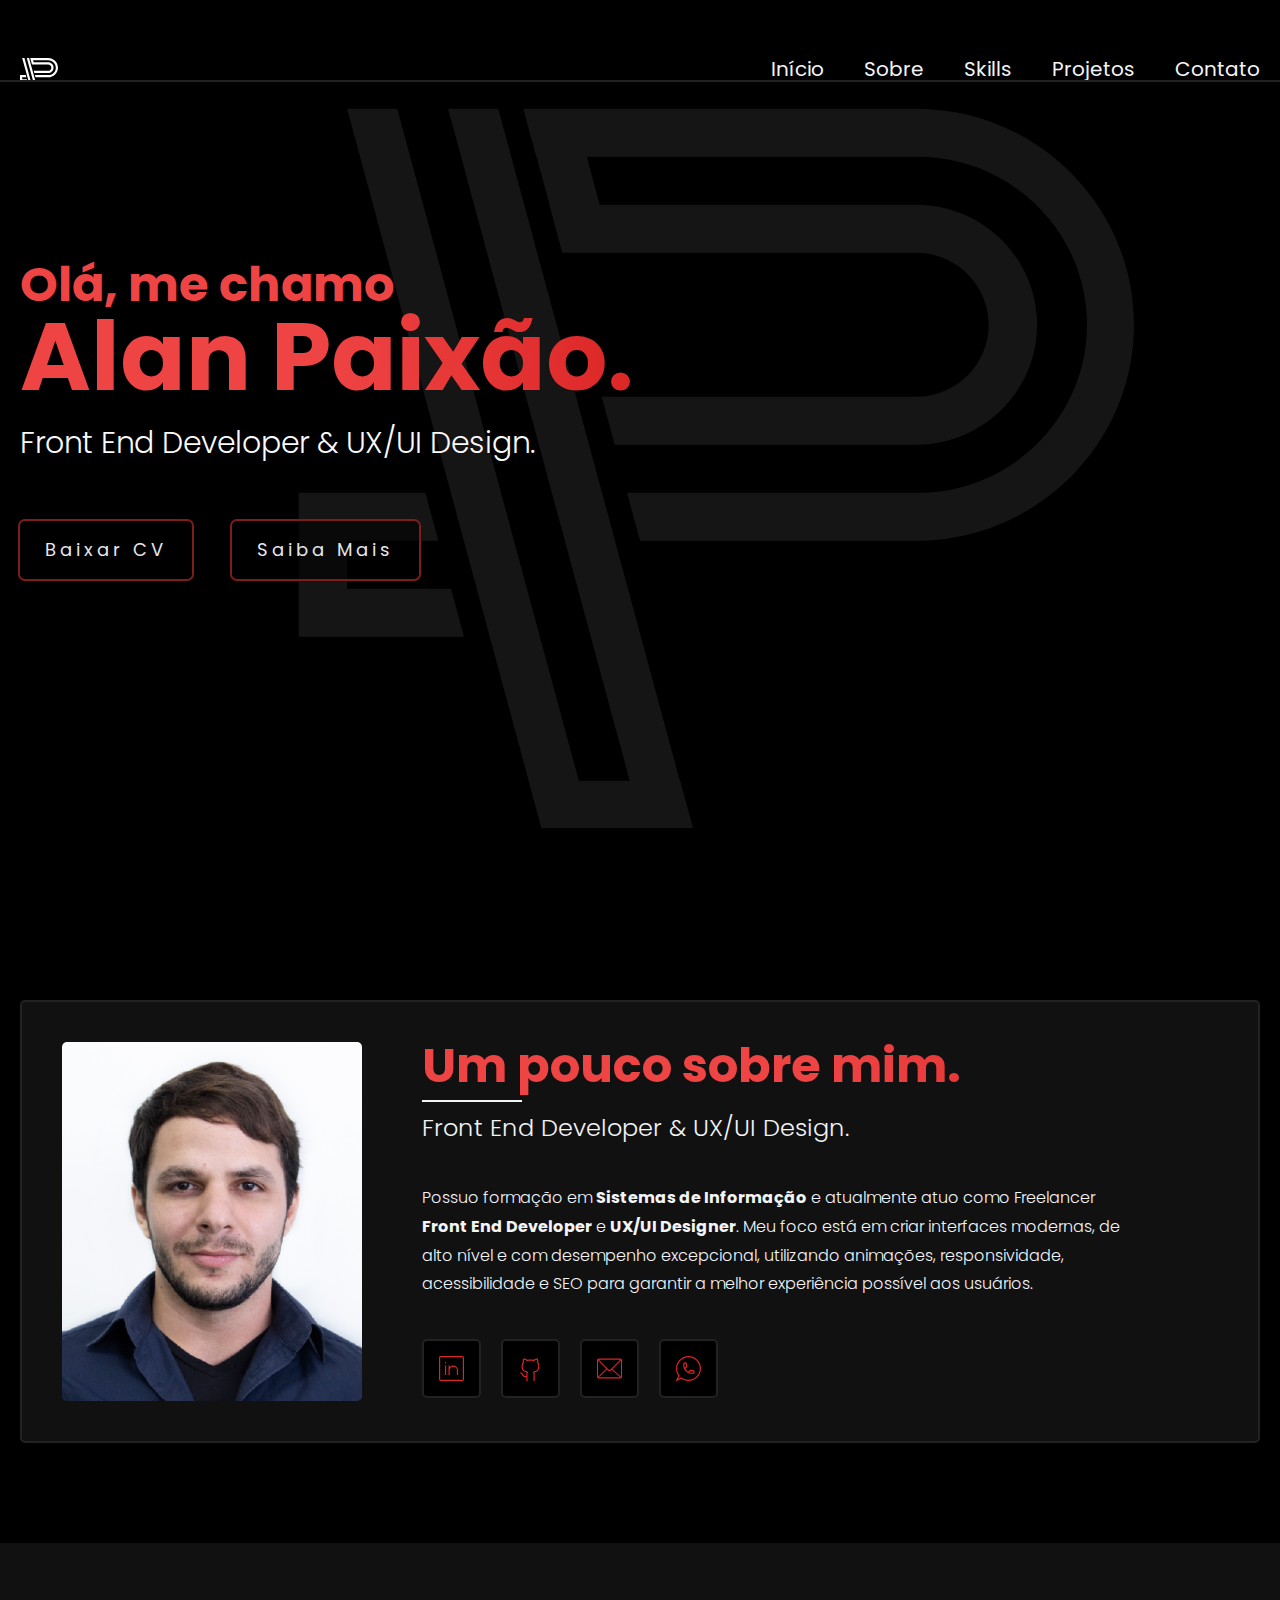
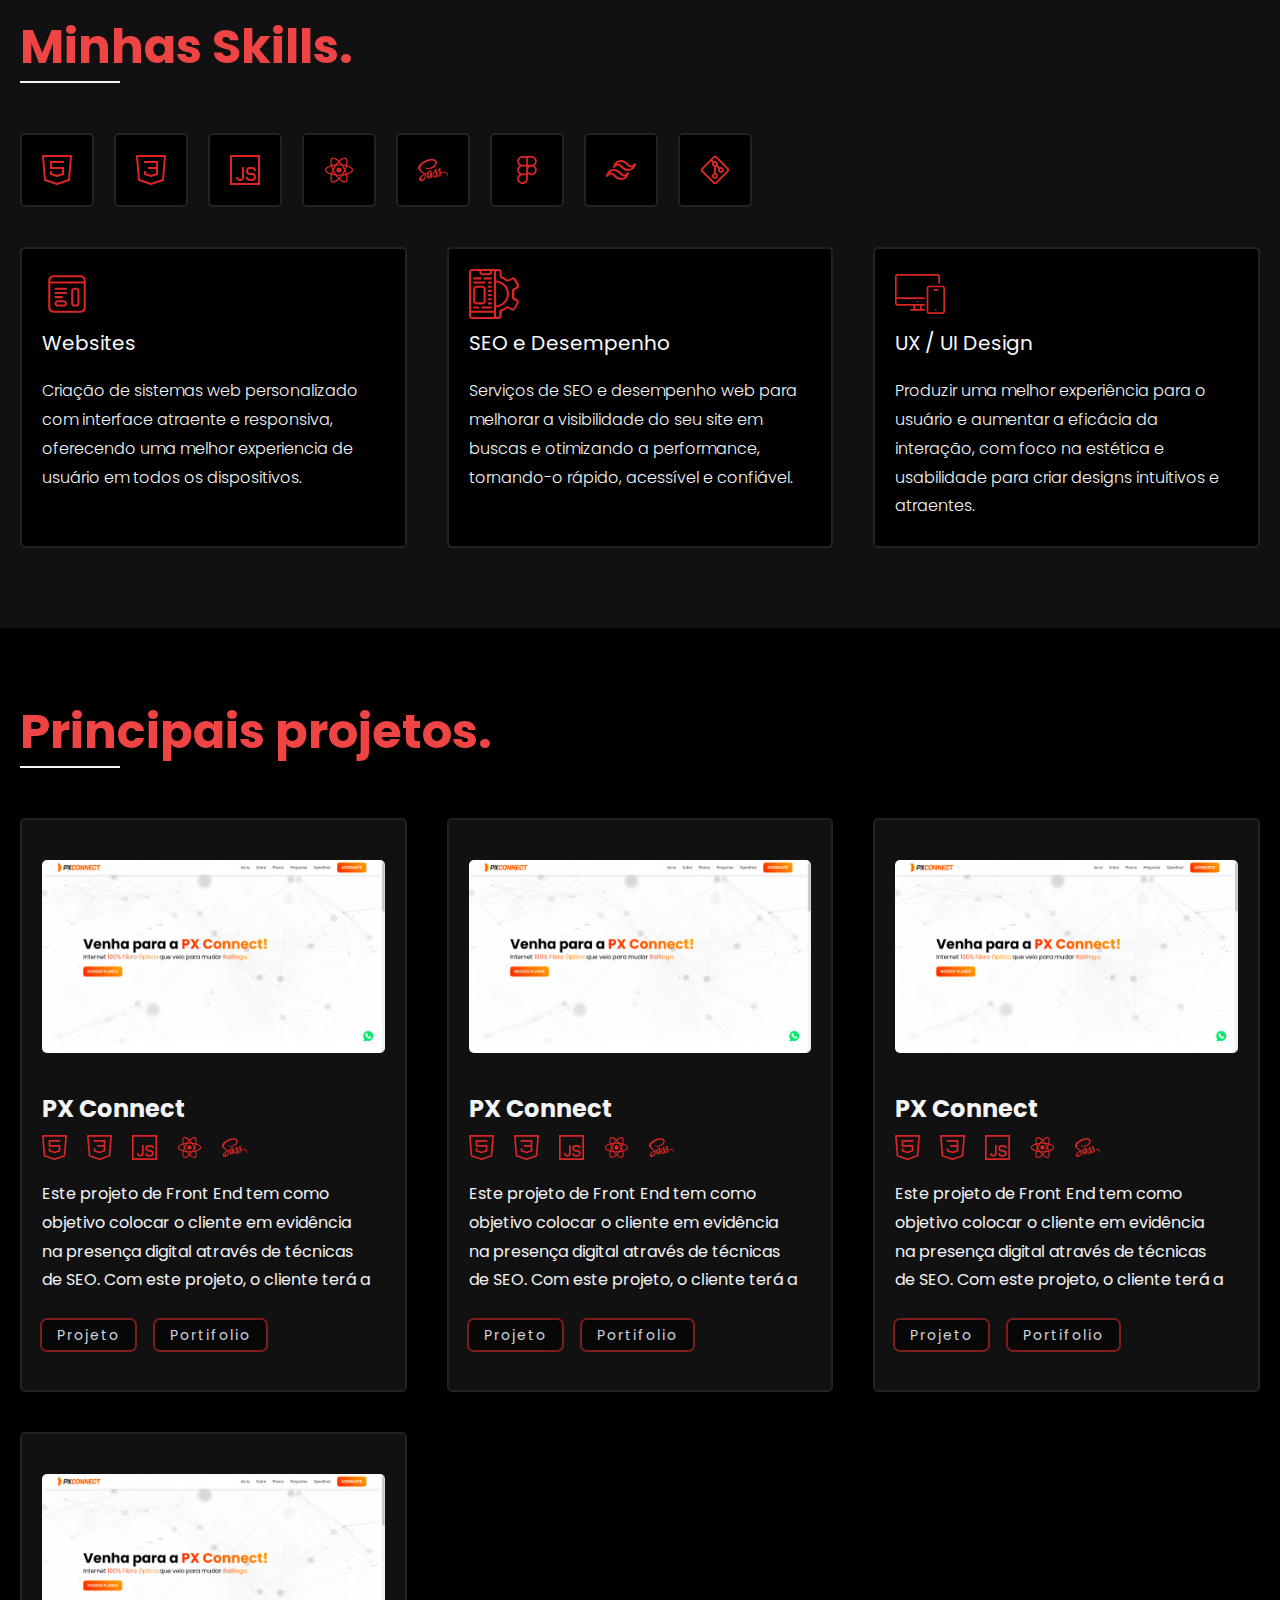
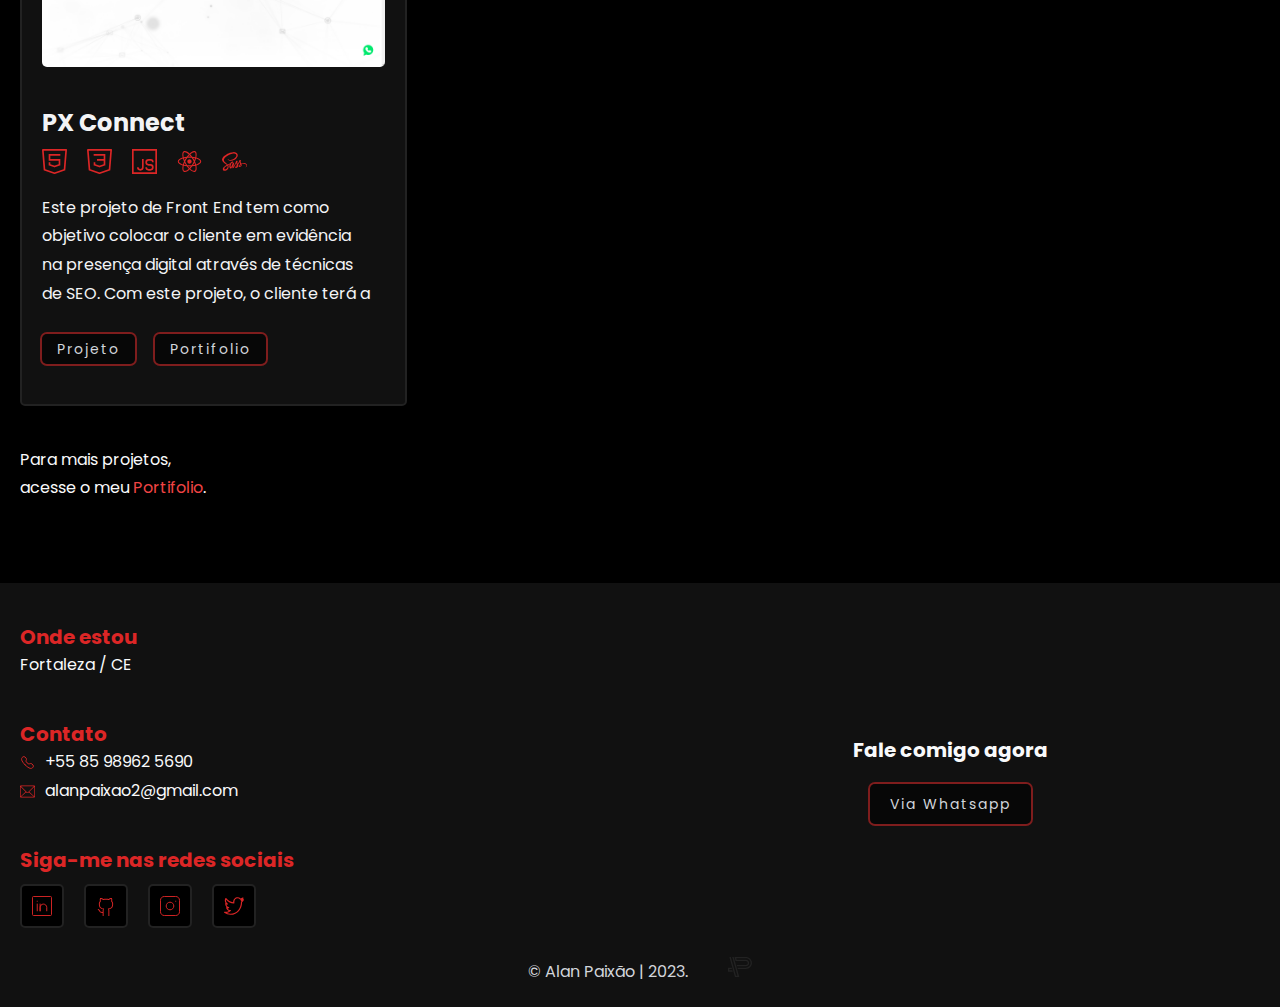
==== commit 7f75292c: "navbar responsive" ====
--- a/index.html
+++ b/index.html
@@ -23,35 +23,37 @@
   </head>
   <body>
     <header class="header-bg">
-      <div class="header">
-        <div class="header-logo">
-          <img src="./assets/svg/logoAP.svg" alt="" />
-        </div>
-        <div class="open-sidebar disable">
-          <img src="./assets/svg/open-sidebar.svg" alt="" />
-        </div>
-        <div class="close-sidebar">
-          <img src="./assets/svg/close-sidebar.svg" alt="" />
-        </div>
-        <nav class="header-navbar menu">
-          <ul>
-            <li><a href="#home">Home</a></li>
-            <li><a href="#about">Sobre mim</a></li>
-            <li><a href="#skills">Skills</a></li>
-            <li><a href="#projects">Projetos</a></li>
-            <li><a href="#contact" class="gradient">Contato</a></li>
-          </ul>
-        </nav>
-        <nav class="header-sidebar menu">
-          <ul>
-            <li><a href="#home">Home</a></li>
-            <li><a href="#about">Sobre mim</a></li>
-            <li><a href="#skills">Skills</a></li>
-            <li><a href="#projects">Projetos</a></li>
-            <li><a href="#contact">Contato</a></li>
-          </ul>
-        </nav>
-      </div>
+      <nav id="nav" class="">
+        <div class="nav-center">
+          <!-- nav header -->
+          <div class="nav-header">
+            <img src="./assets/svg/logoAP.svg" alt="" />
+            <button class="nav-toggle">
+              <img src="./assets/svg/open-sidebar.svg" alt="" />
+            </button>
+          </div>
+          <!-- links -->
+          <div class="links-container">
+            <ul class="links">
+              <li>
+                <a href="#home" class="scroll-link">Início</a>
+              </li>
+              <li>
+                <a href="#about" class="scroll-link">Sobre</a>
+              </li>
+              <li>
+                <a href="#skills" class="scroll-link">Skills</a>
+              </li>
+              <li>
+                <a href="#projects" class="scroll-link">Projetos</a>
+              </li>
+              <li>
+                <a href="#contat" class="scroll-link">Contato</a>
+              </li>
+            </ul>
+          </div>
+        </div>
+      </nav>
     </header>
     <section class="home-bg" id="home">
       <div class="home">
@@ -75,8 +77,8 @@
             <p>Front End Developer & UX/UI Design.</p>
             <p>
               Possuo formação em <span>Sistemas de Informação</span> e
-              atualmente atuo como Freelancer <span>Front End</span> Developer e
-              <span>UX/UI</span> Designer. Meu foco está em criar interfaces
+              atualmente atuo como Freelancer <span>Front End Developer</span> e
+              <span>UX/UI Designer</span>. Meu foco está em criar interfaces
               modernas, de alto nível e com desempenho excepcional, utilizando
               animações, responsividade, acessibilidade e SEO para garantir a
               melhor experiência possível aos usuários.
@@ -427,9 +429,7 @@
           </div>
         </div>
         <div class="footer-desc">
-          <p class="footer-text">
-            © Alan Paixão - Todos os direitos reservados, 2023.
-          </p>
+          <p class="footer-text">© Alan Paixão | 2023.</p>
           <div class="footer-logo">
             <img src="./assets/svg/logoAPfooter.svg" alt="" />
           </div>
--- a/css/style.css
+++ b/css/style.css
@@ -139,8 +139,8 @@
 }
 .title h1 {
   font-family: "Poppins", sans-serif;
-  font-size: 1.875rem;
-  line-height: 2.25rem;
+  font-size: 3rem;
+  line-height: 1;
   font-weight: 700;
   padding-bottom: 10px;
 }
@@ -157,15 +157,15 @@
     width: 60px;
   }
 }
-
-@media only screen and (max-width: 768px) {
-  h1 {
-    font-family: "Poppins", sans-serif;
-    font-size: 1.5rem;
-    line-height: 2rem;
+@media only screen and (max-width: 768px) {
+  .title h1 {
+    font-family: "Poppins", sans-serif;
+    font-size: 1.875rem;
+    line-height: 2.25rem;
     font-weight: 700;
   }
 }
+
 .social-icons {
   display: flex;
   gap: 20px;
@@ -193,104 +193,78 @@
   width: 100vw;
   background-color: #000;
   border-bottom: 2px solid #222;
-}
-
-.header {
-  position: relative;
+  color: #f3f4f6;
+}
+
+.nav {
+  width: max-content;
+}
+
+.nav-center {
   max-width: 1280px;
   margin: 0 auto;
   padding: 0 20px;
+  overflow: hidden;
   height: 80px;
   display: grid;
+  grid-template-columns: 1fr auto;
   align-items: center;
-  grid-template-columns: auto 1fr;
-}
-@media only screen and (max-width: 768px) {
-  .header {
-    height: 70px;
-    grid-template-columns: 1fr auto auto;
-    justify-content: center;
-  }
-}
-
-.open-sidebar, .close-sidebar {
+}
+@media only screen and (max-width: 768px) {
+  .nav-center {
+    grid-template-columns: 1fr;
+  }
+}
+
+.nav-header {
+  display: flex;
+  height: 100%;
+  justify-content: space-between;
+  align-items: center;
+  padding-top: 10px;
+}
+.nav-header .nav-toggle {
   display: none;
 }
 @media only screen and (max-width: 768px) {
-  .open-sidebar, .close-sidebar {
+  .nav-header .nav-toggle {
+    display: block;
+    background-color: transparent;
+    border: none;
     cursor: pointer;
-    display: block;
-    display: flex;
+  }
+}
+.nav-header .nav-toggle img {
+  height: 40px;
+  padding: 5px;
+}
+
+.nav-open {
+  height: max-content;
+}
+
+.links {
+  display: flex;
+  padding-top: 40px;
+  padding-bottom: 40px;
+  gap: 40px;
+  font-family: "Poppins", sans-serif;
+  font-size: 1.25rem;
+  line-height: 1.75rem;
+}
+@media only screen and (max-width: 768px) {
+  .links {
     flex-direction: column;
-    align-items: flex-end;
-  }
-  .open-sidebar img, .close-sidebar img {
-    height: 35px;
-  }
-}
-
-.header-navbar ul {
-  display: flex;
-  justify-content: flex-end;
-  gap: 20px;
-  color: #9ca3af;
-  font-family: "Poppins", sans-serif;
-  font-size: 1.125rem;
-  line-height: 1.75rem;
-}
-@media only screen and (max-width: 768px) {
-  .header-navbar ul {
-    display: none;
-  }
-  .header-navbar ul a {
-    padding: 10px 20px;
-    transition: all 0.3s;
-  }
-  .header-navbar ul a:hover {
-    color: #f9fafb;
-  }
-}
-
-.header-sidebar {
-  position: absolute;
-  overflow: hidden;
-  top: 0px;
-  right: 10px;
-  padding: 10px 0;
-  width: 200px;
-  height: 300px;
-  border: 1px solid #dc2626;
-  border-radius: 5px;
-  background-color: #000;
-  color: #f9fafb;
-}
-.header-sidebar ul {
-  display: flex;
-  flex-direction: column;
-  text-align: center;
-  justify-content: center;
-  gap: 20px;
+  }
+}
+.links li {
   width: 100%;
-  padding-top: 10px;
-}
-.header-sidebar ul li {
+  text-align: start;
+}
+.links li a {
+  display: inline-block;
   width: 100%;
-  padding: 5px 0;
-}
-.header-sidebar ul li a {
-  font-family: "Poppins", sans-serif;
-  font-size: 1.125rem;
-  line-height: 1.75rem;
-  padding: 15px 25px;
-}
-@media only screen and (max-width: 768px) {
-  .header-sidebar {
-    top: 80px;
-  }
-}
-
-.disable {
-  display: none;
+  padding: 15px 0;
 }
 
 .home-bg {
@@ -433,8 +407,8 @@
 
 .about-description h1 {
   font-family: "Poppins", sans-serif;
-  font-size: 1.875rem;
-  line-height: 2.25rem;
+  font-size: 3rem;
+  line-height: 1;
   font-weight: 700;
   padding-bottom: 10px;
 }
@@ -469,6 +443,14 @@
 }
 .about-description p span {
   font-weight: 700;
+}
+@media only screen and (max-width: 1024px) {
+  .about-description h1 {
+    font-family: "Poppins", sans-serif;
+    font-size: 1.875rem;
+    line-height: 2.25rem;
+    font-weight: 700;
+  }
 }
 @media only screen and (max-width: 768px) {
   .about-description h1 {
@@ -769,7 +751,7 @@
 .footer-itens {
   display: flex;
   flex-direction: column;
-  gap: 20px;
+  gap: 40px;
 }
 .footer-itens h2 {
   font-family: "Poppins", sans-serif;
@@ -863,6 +845,9 @@
   gap: 40px;
   padding-top: 20px;
 }
+.footer-desc img {
+  height: 20px;
+}
 @media only screen and (max-width: 768px) {
   .footer-desc {
     font-family: "Poppins", sans-serif;
@@ -871,7 +856,7 @@
     gap: 20px;
   }
   .footer-desc .footer-logo img {
-    height: 20px;
+    height: 15px;
   }
 }
 
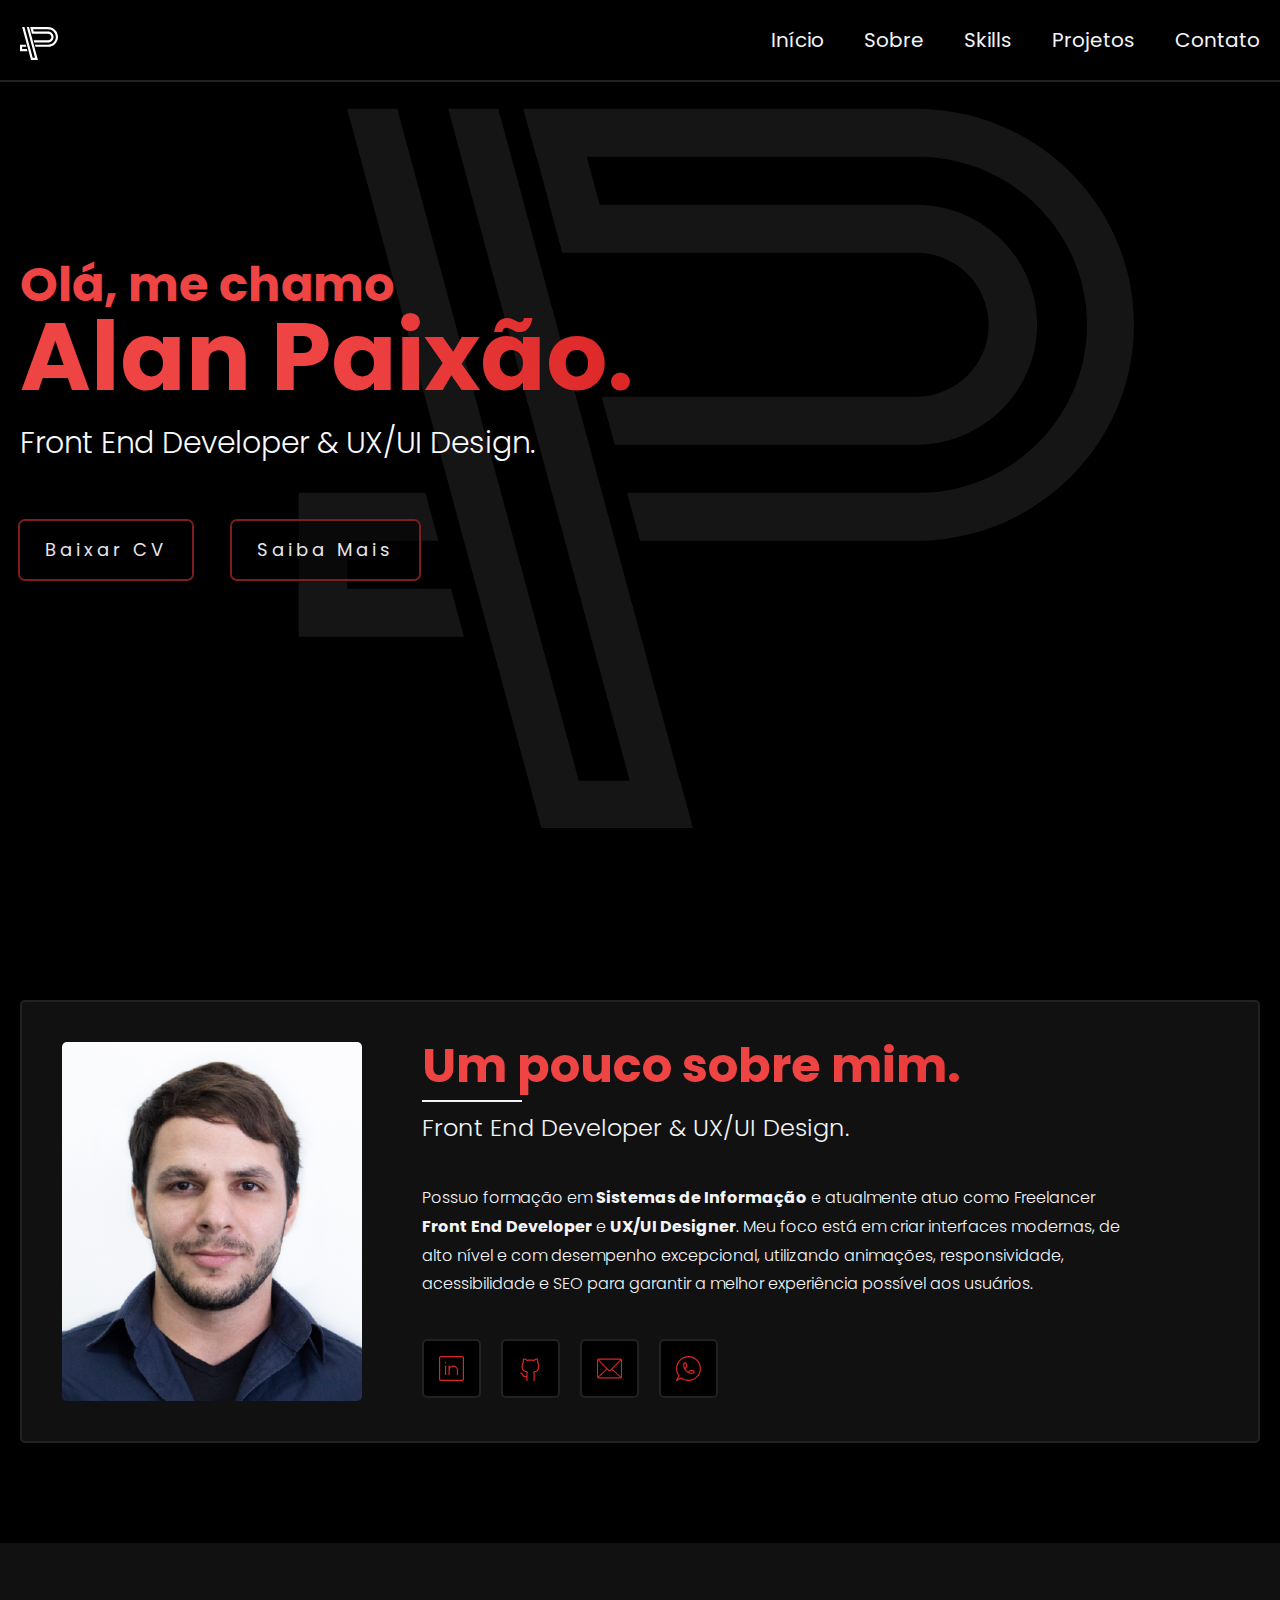
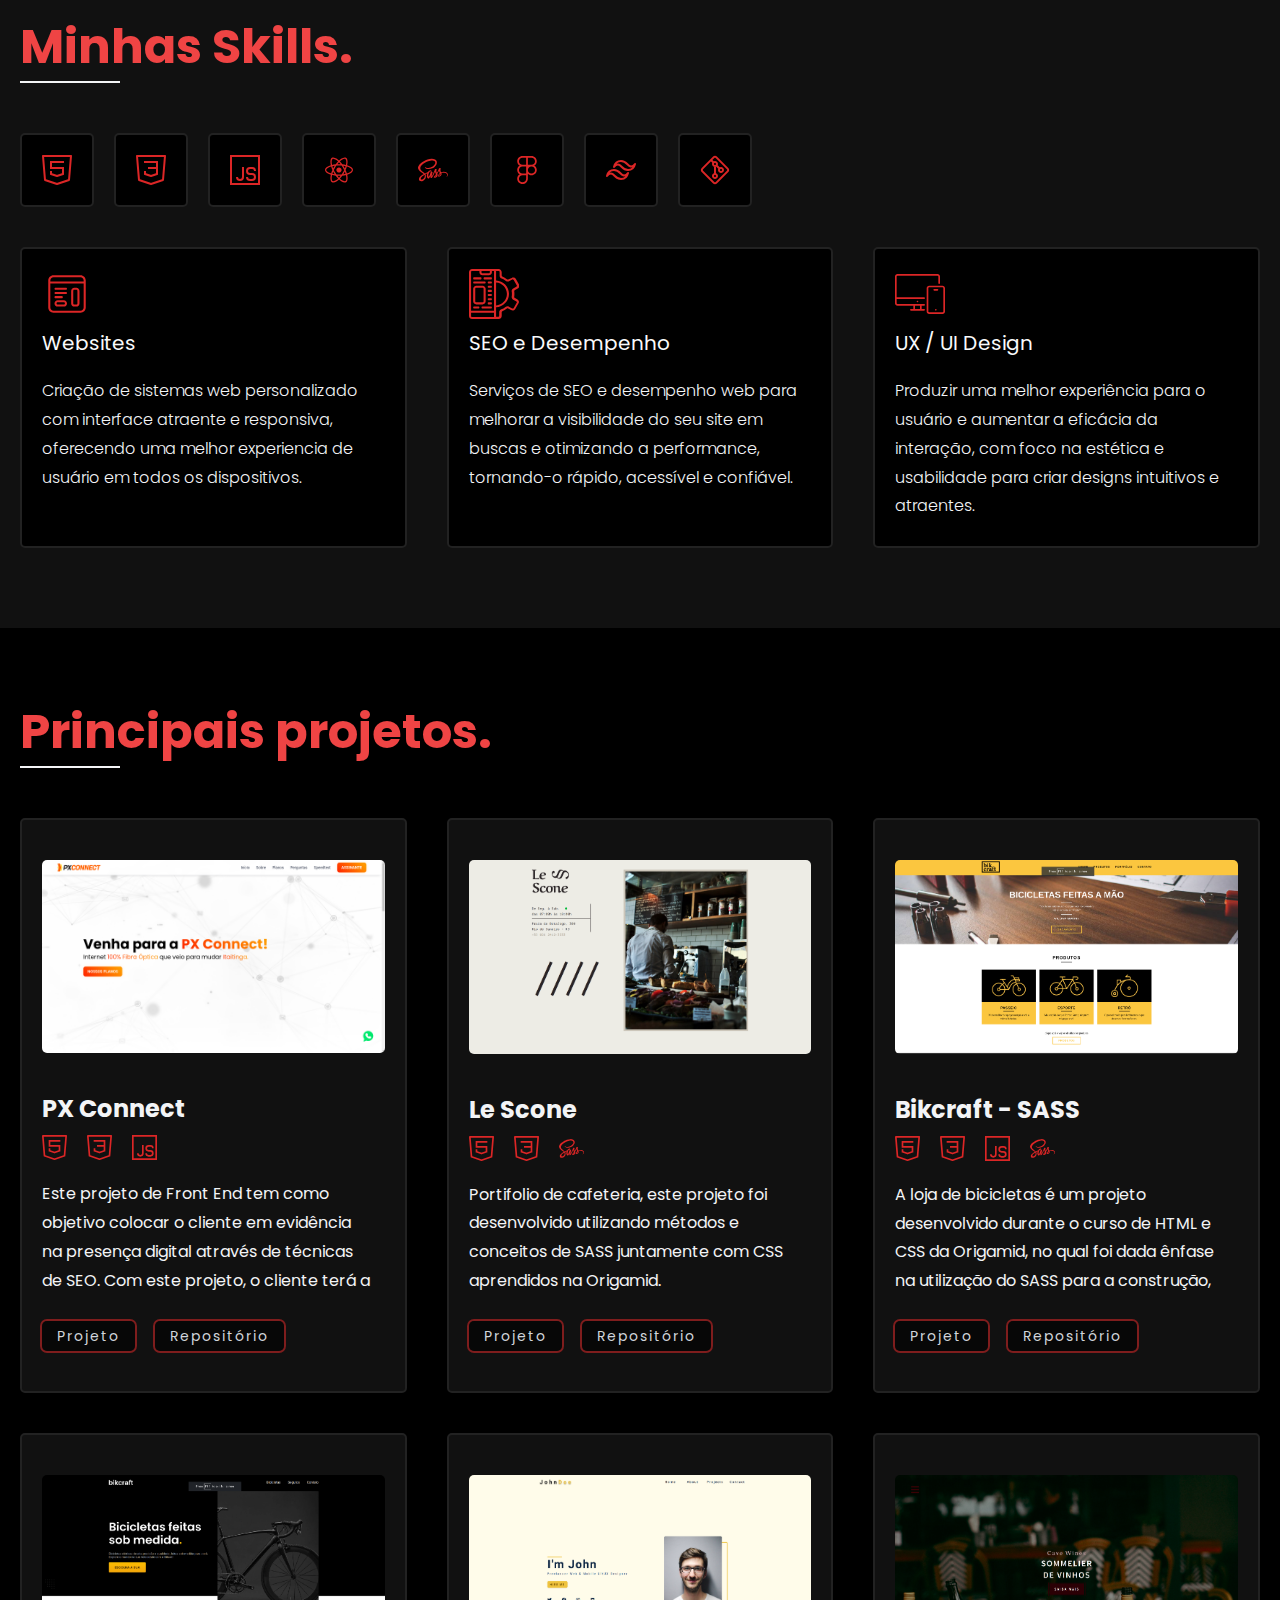
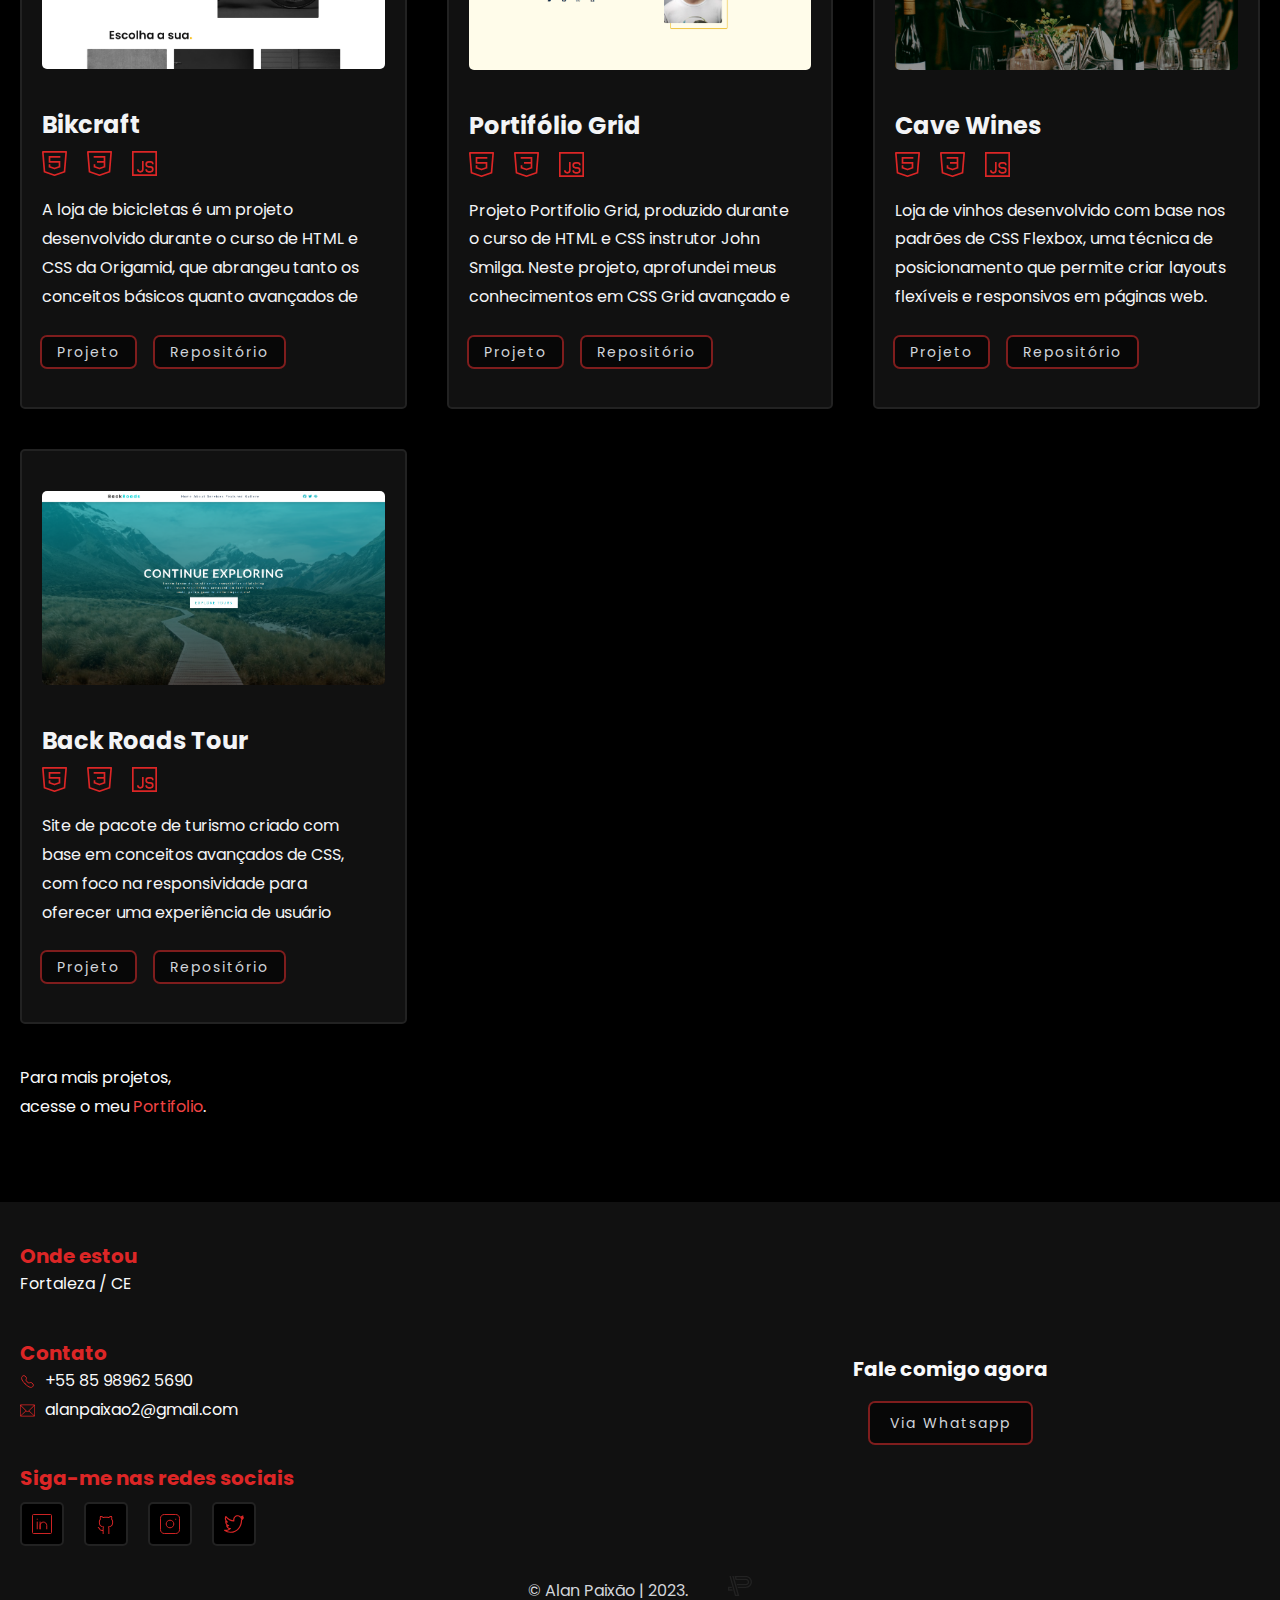
==== commit f0670585: "Projects completed" ====
--- a/index.html
+++ b/index.html
@@ -27,7 +27,9 @@
         <div class="nav-center">
           <!-- nav header -->
           <div class="nav-header">
-            <img src="./assets/svg/logoAP.svg" alt="" />
+            <a href="#home">
+              <img src="./assets/svg/logoAP.svg" alt="" />
+            </a>
             <button class="nav-toggle">
               <img src="./assets/svg/open-sidebar.svg" alt="" />
             </button>
@@ -36,19 +38,19 @@
           <div class="links-container">
             <ul class="links">
               <li>
-                <a href="#home" class="scroll-link">Início</a>
+                <a href="#home">Início</a>
               </li>
               <li>
-                <a href="#about" class="scroll-link">Sobre</a>
+                <a href="#about">Sobre</a>
               </li>
               <li>
-                <a href="#skills" class="scroll-link">Skills</a>
+                <a href="#skills">Skills</a>
               </li>
               <li>
-                <a href="#projects" class="scroll-link">Projetos</a>
+                <a href="#projects">Projetos</a>
               </li>
               <li>
-                <a href="#contat" class="scroll-link">Contato</a>
+                <a href="#contact">Contato</a>
               </li>
             </ul>
           </div>
@@ -195,16 +197,6 @@
                     title="Javascript"
                     alt="Javascript"
                   />
-                  <img
-                    src="./assets/svg/skills/react.svg"
-                    title="React"
-                    alt="React"
-                  />
-                  <img
-                    src="./assets/svg/skills/sass.svg"
-                    title="SASS"
-                    alt="SASS"
-                  />
                 </div>
                 <div class="project-desc">
                   Este projeto de Front End tem como objetivo colocar o cliente
@@ -216,19 +208,74 @@
                 </div>
               </div>
               <div class="project-btns">
-                <a href="">Projeto</a>
-                <a href="">Portifolio</a>
-              </div>
-            </div>
-          </div>
-          <!-- project -->
-          <div class="project">
-            <div class="project-img">
-              <img src="./assets/img/projects/PXconnect.png" alt="" />
-            </div>
-            <div class="project-content">
-              <div>
-                <h2 class="project-title">PX Connect</h2>
+                <a
+                  href="https://pxconnect.com.br/"
+                  target="
+                _blank"
+                  >Projeto</a
+                >
+                <a
+                  href="https://github.com/alanopaixao/px-connect"
+                  target="_blank"
+                  >Repositório</a
+                >
+              </div>
+            </div>
+          </div>
+          <!-- project -->
+          <div class="project">
+            <div class="project-img">
+              <img src="./assets/img/projects/lescone.png" alt="" />
+            </div>
+            <div class="project-content">
+              <div>
+                <h2 class="project-title">Le Scone</h2>
+                <div class="project-skills">
+                  <img
+                    src="./assets/svg/skills/html5-logo.svg"
+                    title="HTML 5"
+                    alt="HTML 5"
+                  />
+                  <img
+                    src="./assets/svg/skills/css.svg"
+                    title="CSS 3"
+                    alt="CSS 3"
+                  />
+                  <img
+                    src="./assets/svg/skills/sass.svg"
+                    title="SASS"
+                    alt="SASS"
+                  />
+                </div>
+                <div class="project-desc">
+                  Portifolio de cafeteria, este projeto foi desenvolvido
+                  utilizando métodos e conceitos de SASS juntamente com CSS
+                  aprendidos na Origamid.
+                </div>
+              </div>
+              <div class="project-btns">
+                <a
+                  href="https://le-scone-sass.vercel.app/"
+                  target="
+                          _blank"
+                  >Projeto</a
+                >
+                <a
+                  href="https://github.com/alanopaixao/le-scone-sass"
+                  target="_blank"
+                  >Repositório</a
+                >
+              </div>
+            </div>
+          </div>
+          <!-- project -->
+          <div class="project">
+            <div class="project-img">
+              <img src="./assets/img/projects/bikcraft-sass.png" alt="" />
+            </div>
+            <div class="project-content">
+              <div>
+                <h2 class="project-title">Bikcraft - SASS</h2>
                 <div class="project-skills">
                   <img
                     src="./assets/svg/skills/html5-logo.svg"
@@ -246,39 +293,42 @@
                     alt="Javascript"
                   />
                   <img
-                    src="./assets/svg/skills/react.svg"
-                    title="React"
-                    alt="React"
-                  />
-                  <img
                     src="./assets/svg/skills/sass.svg"
                     title="SASS"
                     alt="SASS"
                   />
                 </div>
                 <div class="project-desc">
-                  Este projeto de Front End tem como objetivo colocar o cliente
-                  em evidência na presença digital através de técnicas de SEO.
-                  Com este projeto, o cliente terá a facilidade de vender seus
-                  planos de internet, fornecer acesso à central do assinante,
-                  disponibilizar o download do aplicativo da Central do
-                  Assinante e contar com suporte técnico especializado.
-                </div>
-              </div>
-              <div class="project-btns">
-                <a href="">Projeto</a>
-                <a href="">Portifolio</a>
-              </div>
-            </div>
-          </div>
-          <!-- project -->
-          <div class="project">
-            <div class="project-img">
-              <img src="./assets/img/projects/PXconnect.png" alt="" />
-            </div>
-            <div class="project-content">
-              <div>
-                <h2 class="project-title">PX Connect</h2>
+                  A loja de bicicletas é um projeto desenvolvido durante o curso
+                  de HTML e CSS da Origamid, no qual foi dada ênfase na
+                  utilização do SASS para a construção, incluindo variáveis e
+                  mixins que contribuem para uma codificação mais eficiente e
+                  organizada.
+                </div>
+              </div>
+              <div class="project-btns">
+                <a
+                  href="https://alanopaixao.github.io/bikcraft-sass/"
+                  target="
+                                              _blank"
+                  >Projeto</a
+                >
+                <a
+                  href="https://github.com/alanopaixao/bikcraft-sass"
+                  target="_blank"
+                  >Repositório</a
+                >
+              </div>
+            </div>
+          </div>
+          <!-- project -->
+          <div class="project">
+            <div class="project-img">
+              <img src="./assets/img/projects/bikcraft.png" alt="" />
+            </div>
+            <div class="project-content">
+              <div>
+                <h2 class="project-title">Bikcraft</h2>
                 <div class="project-skills">
                   <img
                     src="./assets/svg/skills/html5-logo.svg"
@@ -295,40 +345,39 @@
                     title="Javascript"
                     alt="Javascript"
                   />
-                  <img
-                    src="./assets/svg/skills/react.svg"
-                    title="React"
-                    alt="React"
-                  />
-                  <img
-                    src="./assets/svg/skills/sass.svg"
-                    title="SASS"
-                    alt="SASS"
-                  />
-                </div>
-                <div class="project-desc">
-                  Este projeto de Front End tem como objetivo colocar o cliente
-                  em evidência na presença digital através de técnicas de SEO.
-                  Com este projeto, o cliente terá a facilidade de vender seus
-                  planos de internet, fornecer acesso à central do assinante,
-                  disponibilizar o download do aplicativo da Central do
-                  Assinante e contar com suporte técnico especializado.
-                </div>
-              </div>
-              <div class="project-btns">
-                <a href="">Projeto</a>
-                <a href="">Portifolio</a>
-              </div>
-            </div>
-          </div>
-          <!-- project -->
-          <div class="project">
-            <div class="project-img">
-              <img src="./assets/img/projects/PXconnect.png" alt="" />
-            </div>
-            <div class="project-content">
-              <div>
-                <h2 class="project-title">PX Connect</h2>
+                </div>
+                <div class="project-desc">
+                  A loja de bicicletas é um projeto desenvolvido durante o curso
+                  de HTML e CSS da Origamid, que abrangeu tanto os conceitos
+                  básicos quanto avançados de construção de páginas e design de
+                  experiência do usuário (UX). Além disso, foi aplicada a
+                  responsividade, garantindo que a loja possa ser acessada em
+                  diversas plataformas.
+                </div>
+              </div>
+              <div class="project-btns">
+                <a
+                  href="https://alanopaixao.github.io/bikcraft/bicicletas.html"
+                  target="
+                                    _blank"
+                  >Projeto</a
+                >
+                <a
+                  href="https://github.com/alanopaixao/bikcraft"
+                  target="_blank"
+                  >Repositório</a
+                >
+              </div>
+            </div>
+          </div>
+          <!-- project -->
+          <div class="project">
+            <div class="project-img">
+              <img src="./assets/img/projects/portifolioGrid.png" alt="" />
+            </div>
+            <div class="project-content">
+              <div>
+                <h2 class="project-title">Portifólio Grid</h2>
                 <div class="project-skills">
                   <img
                     src="./assets/svg/skills/html5-logo.svg"
@@ -345,35 +394,128 @@
                     title="Javascript"
                     alt="Javascript"
                   />
-                  <img
-                    src="./assets/svg/skills/react.svg"
-                    title="React"
-                    alt="React"
-                  />
-                  <img
-                    src="./assets/svg/skills/sass.svg"
-                    title="SASS"
-                    alt="SASS"
-                  />
-                </div>
-                <div class="project-desc">
-                  Este projeto de Front End tem como objetivo colocar o cliente
-                  em evidência na presença digital através de técnicas de SEO.
-                  Com este projeto, o cliente terá a facilidade de vender seus
-                  planos de internet, fornecer acesso à central do assinante,
-                  disponibilizar o download do aplicativo da Central do
-                  Assinante e contar com suporte técnico especializado.
-                </div>
-              </div>
-              <div class="project-btns">
-                <a href="">Projeto</a>
-                <a href="">Portifolio</a>
+                </div>
+                <div class="project-desc">
+                  Projeto Portifolio Grid, produzido durante o curso de HTML e
+                  CSS instrutor John Smilga. Neste projeto, aprofundei meus
+                  conhecimentos em CSS Grid avançado e suas metodologias,
+                  aplicando as melhores práticas de design responsivo para criar
+                  um layout moderno e impactante.
+                </div>
+              </div>
+              <div class="project-btns">
+                <a
+                  href="https://alanopaixao.github.io/portifolio-css-grid-project/index.html"
+                  target="
+                                              _blank"
+                  >Projeto</a
+                >
+                <a
+                  href="https://github.com/alanopaixao/portifolio-css-grid-project"
+                  target="_blank"
+                  >Repositório</a
+                >
+              </div>
+            </div>
+          </div>
+          <!-- project -->
+          <div class="project">
+            <div class="project-img">
+              <img src="./assets/img/projects/caveWines.png" alt="" />
+            </div>
+            <div class="project-content">
+              <div>
+                <h2 class="project-title">Cave Wines</h2>
+                <div class="project-skills">
+                  <img
+                    src="./assets/svg/skills/html5-logo.svg"
+                    title="HTML 5"
+                    alt="HTML 5"
+                  />
+                  <img
+                    src="./assets/svg/skills/css.svg"
+                    title="CSS 3"
+                    alt="CSS 3"
+                  />
+                  <img
+                    src="./assets/svg/skills/javascript.svg"
+                    title="Javascript"
+                    alt="Javascript"
+                  />
+                </div>
+                <div class="project-desc">
+                  Loja de vinhos desenvolvido com base nos padrões de CSS
+                  Flexbox, uma técnica de posicionamento que permite criar
+                  layouts flexíveis e responsivos em páginas web. Desenvolvido
+                  no curso de HTML e CSS do John Smilga.
+                </div>
+              </div>
+              <div class="project-btns">
+                <a
+                  href="https://loja-de-vinhos.vercel.app/"
+                  target="
+                                    _blank"
+                  >Projeto</a
+                >
+                <a
+                  href="https://github.com/alanopaixao/loja-de-vinhos"
+                  target="_blank"
+                  >Repositório</a
+                >
+              </div>
+            </div>
+          </div>
+          <!-- project -->
+          <div class="project">
+            <div class="project-img">
+              <img src="./assets/img/projects/BackRoads.png" alt="" />
+            </div>
+            <div class="project-content">
+              <div>
+                <h2 class="project-title">Back Roads Tour</h2>
+                <div class="project-skills">
+                  <img
+                    src="./assets/svg/skills/html5-logo.svg"
+                    title="HTML 5"
+                    alt="HTML 5"
+                  />
+                  <img
+                    src="./assets/svg/skills/css.svg"
+                    title="CSS 3"
+                    alt="CSS 3"
+                  />
+                  <img
+                    src="./assets/svg/skills/javascript.svg"
+                    title="Javascript"
+                    alt="Javascript"
+                  />
+                </div>
+                <div class="project-desc">
+                  Site de pacote de turismo criado com base em conceitos
+                  avançados de CSS, com foco na responsividade para oferecer uma
+                  experiência de usuário otimizada em dispositivos móveis,
+                  tablets e desktops. Desenvolvido no curso de HTML e CSS do
+                  John Smilga.
+                </div>
+              </div>
+              <div class="project-btns">
+                <a
+                  href="https://alanopaixao.github.io/Backroads-Tour-Company/"
+                  target="
+                                              _blank"
+                  >Projeto</a
+                >
+                <a
+                  href="https://github.com/alanopaixao/Backroads-Tour-Company"
+                  target="_blank"
+                  >Repositório</a
+                >
               </div>
             </div>
           </div>
         </div>
         <div class="more-projects">
-          <a href="#">
+          <a href="https://github.com/alanopaixao" target="_blank">
             <p>
               Para mais projetos, <br />acesse o meu <span>Portifolio</span>.
             </p>
@@ -412,7 +554,10 @@
                 <a href="https://github.com/alanopaixao" target="_blank">
                   <img src="./assets/svg/social/github.svg" alt=""
                 /></a>
-                <a href="mailto:alanpaixao2@gmail.com" target="_blank">
+                <a
+                  href="https://www.instagram.com/alanopaixao/"
+                  target="_blank"
+                >
                   <img src="./assets/svg/social/instagram.svg" alt=""
                 /></a>
                 <a href="https://twitter.com/alanopaixao" target="_blank">
@@ -424,7 +569,9 @@
           <div class="contact-me">
             <div>
               <h2>Fale comigo agora</h2>
-              <a href="#">Via Whatsapp</a>
+              <a href="https://wa.me/5585989625690" target="_blank"
+                >Via Whatsapp</a
+              >
             </div>
           </div>
         </div>
--- a/css/style.css
+++ b/css/style.css
@@ -213,6 +213,7 @@
 @media only screen and (max-width: 768px) {
   .nav-center {
     grid-template-columns: 1fr;
+    height: 70px;
   }
 }
 
@@ -245,8 +246,6 @@
 
 .links {
   display: flex;
-  padding-top: 40px;
-  padding-bottom: 40px;
   gap: 40px;
   font-family: "Poppins", sans-serif;
   font-size: 1.25rem;
@@ -255,6 +254,8 @@
 @media only screen and (max-width: 768px) {
   .links {
     flex-direction: column;
+    padding-top: 40px;
+    padding-bottom: 40px;
   }
 }
 .links li {
@@ -386,6 +387,12 @@
 }
 @media only screen and (max-width: 768px) {
   .about-box {
+    padding: 40px 20px;
+    gap: 40px;
+  }
+}
+@media only screen and (max-width: 640px) {
+  .about-box {
     grid-template-columns: 1fr;
     padding: 40px 20px;
   }
@@ -400,6 +407,11 @@
   border-radius: 5px;
 }
 @media only screen and (max-width: 768px) {
+  .about-img {
+    width: 250px;
+  }
+}
+@media only screen and (max-width: 640px) {
   .about-img {
     display: none;
   }
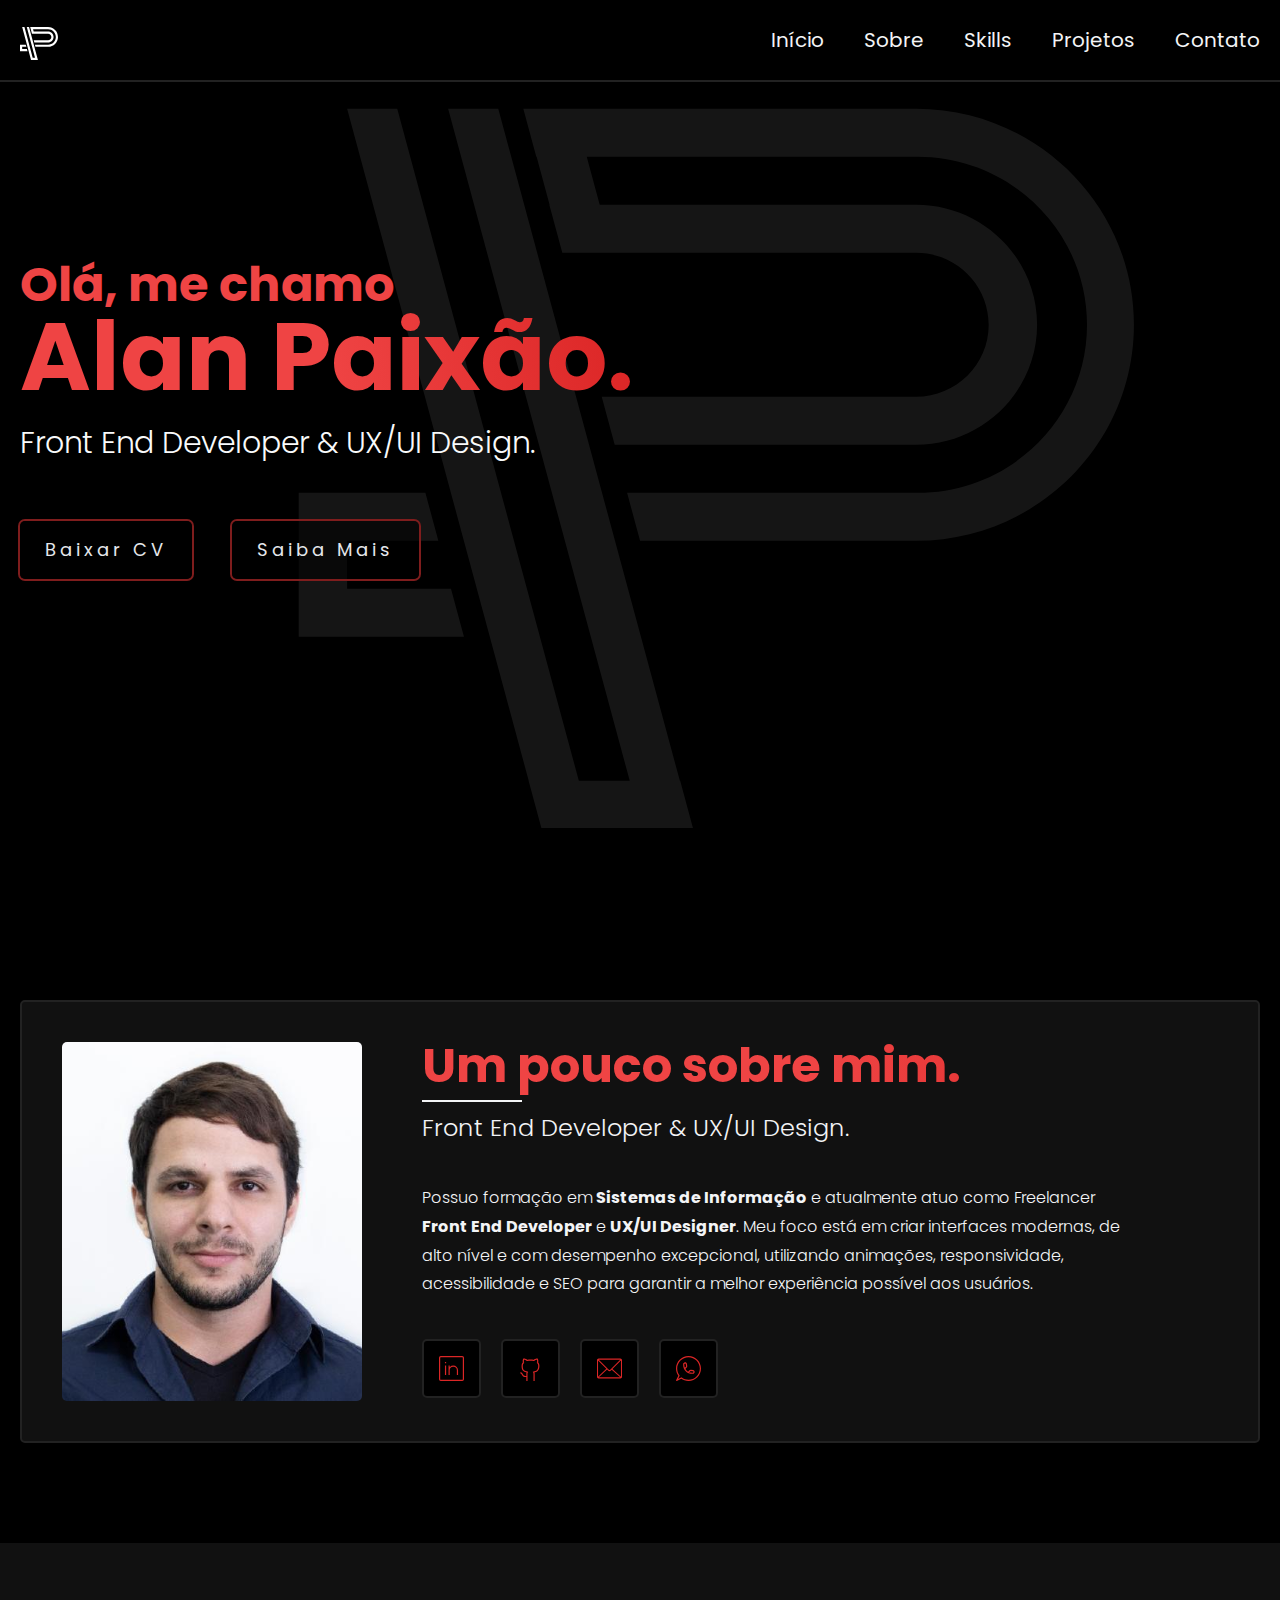
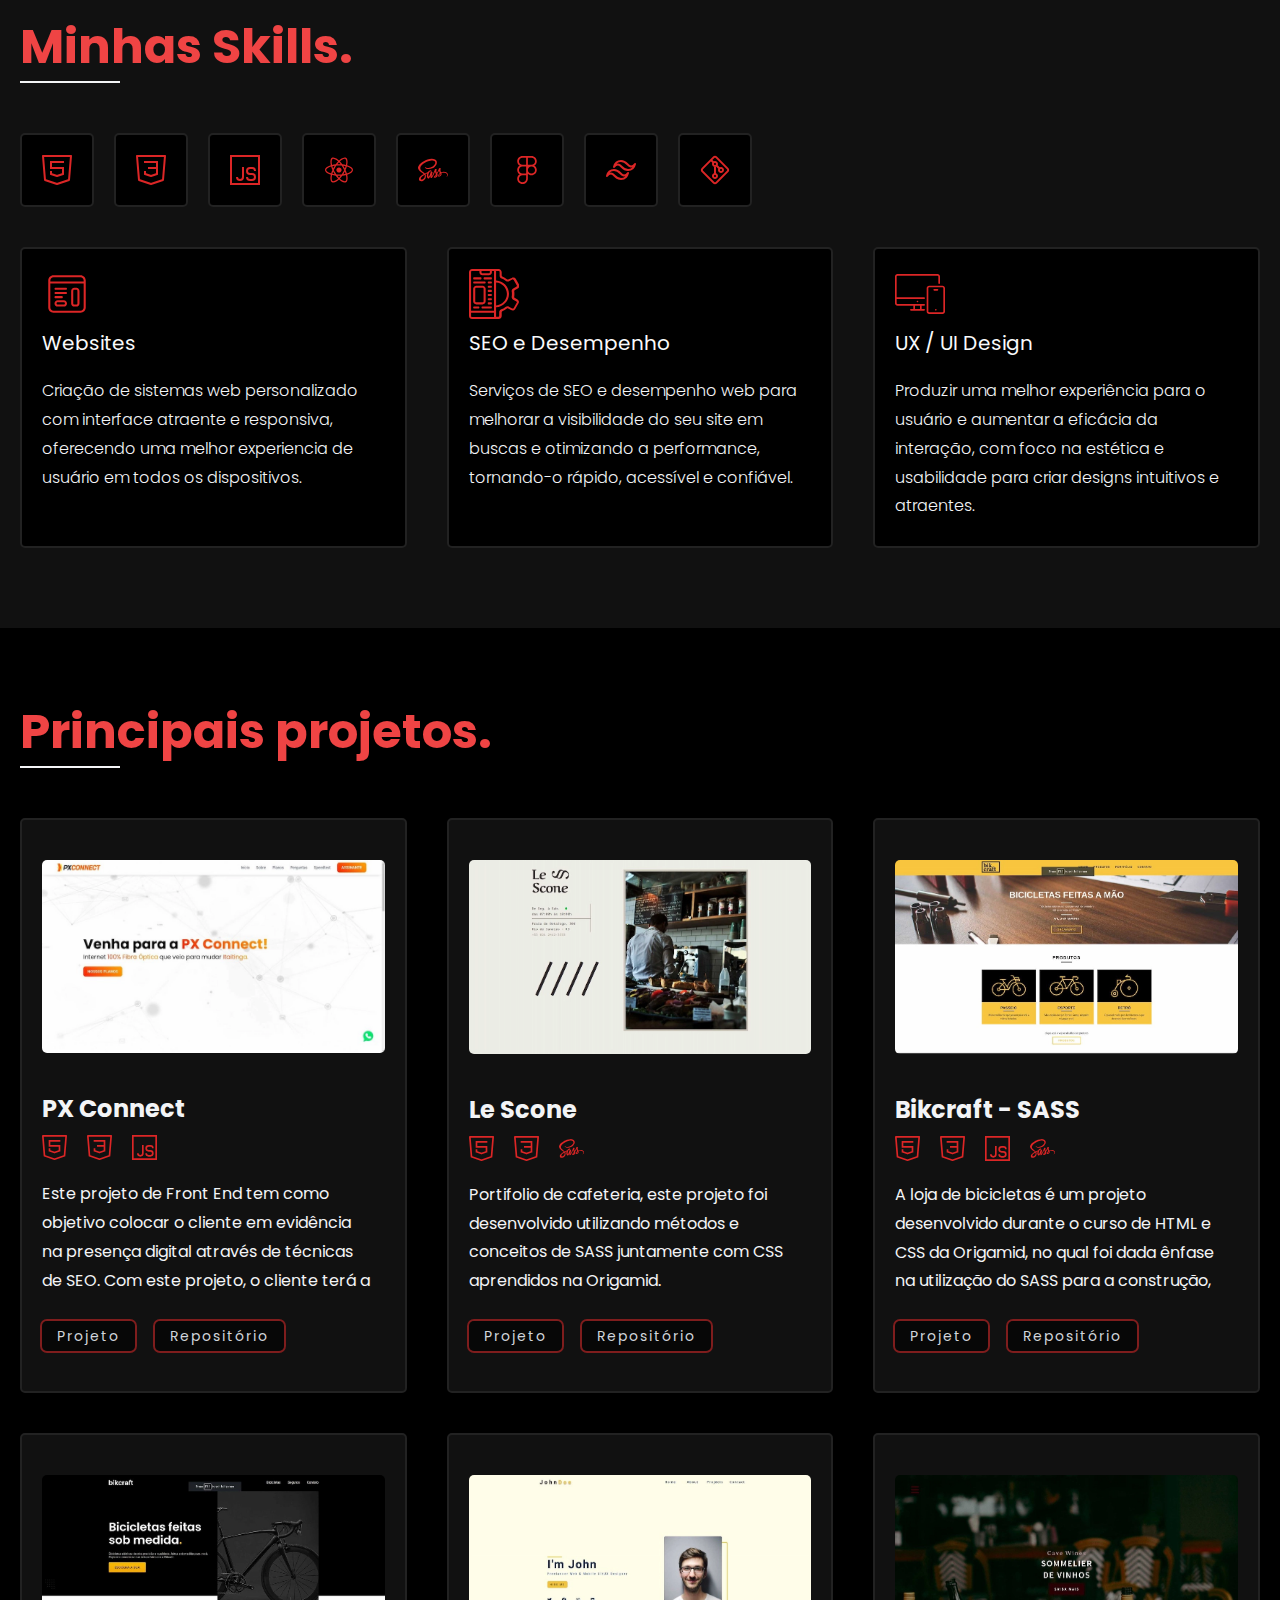
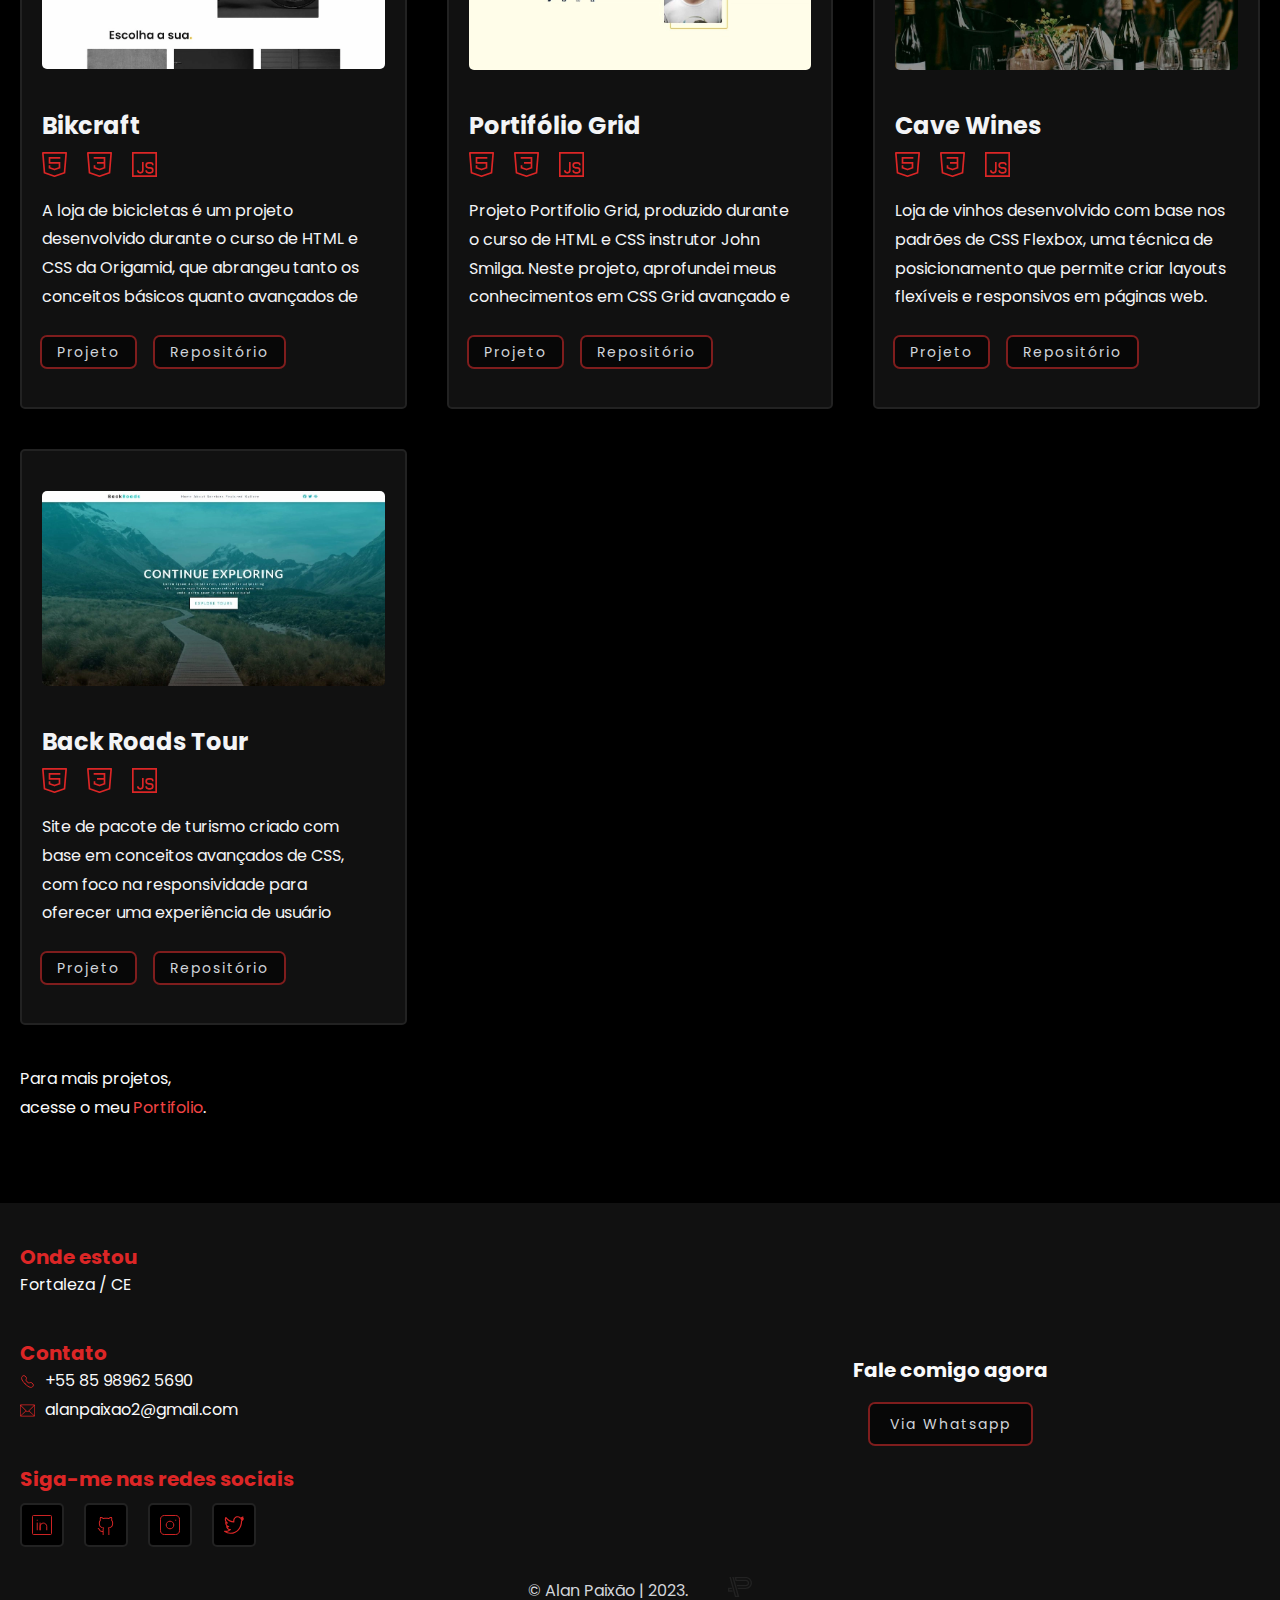
==== commit 54ec9b14: "Adjusted Lighthouse" ====
--- a/index.html
+++ b/index.html
@@ -5,7 +5,11 @@
     <meta http-equiv="X-UA-Compatible" content="IE=edge" />
     <meta
       name="viewport"
-      content="width=device-width, initial-scale=1.0, user-scalable=no"
+      content="width=device-width, initial-scale=1.0, user-scalable=yes"
+    />
+    <meta
+      name="description"
+      content="Alan Paixão, Desenvolvedor Front End & UX/UI Design."
     />
     <title>Alan Paixão || Portifolio</title>
     <link
@@ -22,15 +26,16 @@
     />
   </head>
   <body>
+    <link rel="apple-touch-icon" href="apple-touch-icon.png" />
     <header class="header-bg">
       <nav id="nav" class="">
         <div class="nav-center">
           <!-- nav header -->
           <div class="nav-header">
-            <a href="#home">
+            <a href="#home" aria-label="Logo">
               <img src="./assets/svg/logoAP.svg" alt="" />
             </a>
-            <button class="nav-toggle">
+            <button class="nav-toggle" aria-label="Botão de menu suspenso">
               <img src="./assets/svg/open-sidebar.svg" alt="" />
             </button>
           </div>
@@ -57,20 +62,25 @@
         </div>
       </nav>
     </header>
-    <section class="home-bg" id="home">
+    <section class="home-bg" id="home" aria-label="Início">
       <div class="home">
         <div class="home-text">
           <span>Olá, me chamo</span>
           <h1 class="gradient">Alan Paixão.</h1>
           <h2>Front End Developer & UX/UI Design.</h2>
           <div class="home-button">
-            <a class="btn" href="#">Baixar CV</a>
+            <a
+              class="btn"
+              href="./assets/docs/Alan Paixão - Currículo.pdf"
+              download=""
+              >Baixar CV</a
+            >
             <a class="btn" href="#about">Saiba Mais </a>
           </div>
         </div>
       </div>
     </section>
-    <section class="about-bg" id="about">
+    <section class="about-bg" id="about" aria-label="Sobre mim">
       <div class="about">
         <div class="about-box">
           <div class="about-img"></div>
@@ -86,24 +96,39 @@
               melhor experiência possível aos usuários.
             </p>
             <div class="social-icons">
-              <a href="https://www.linkedin.com/in/alanpaixao/" target="_blank">
+              <a
+                aria-label="Linkedin"
+                href="https://www.linkedin.com/in/alanpaixao/"
+                target="_blank"
+              >
                 <img src="./assets/svg/social/linkedin.svg" alt=""
               /></a>
-              <a href="https://github.com/alanopaixao" target="_blank">
+              <a
+                aria-label="GitHub"
+                href="https://github.com/alanopaixao"
+                target="_blank"
+              >
                 <img src="./assets/svg/social/github.svg" alt=""
               /></a>
-              <a href="mailto:alanpaixao2@gmail.com" target="_blank">
+              <a
+                aria-label="Email"
+                href="mailto:alanpaixao2@gmail.com"
+                target="_blank"
+              >
                 <img src="./assets/svg/social/email.svg" alt=""
               /></a>
               <a href="https://wa.me/5585989625690" target="_blank">
-                <img src="./assets/svg/social/whatsapp.svg" alt=""
+                <img
+                  aria-label="Whatsapp"
+                  src="./assets/svg/social/whatsapp.svg"
+                  alt=""
               /></a>
             </div>
           </div>
         </div>
       </div>
     </section>
-    <section class="skills-bg" id="skills">
+    <section class="skills-bg" id="skills" aria-label="Minhas Skills">
       <div class="skills">
         <div class="title">
           <h1 class="gradient">Minhas Skills.</h1>
@@ -167,7 +192,7 @@
         </div>
       </div>
     </section>
-    <section class="projects-bg" id="projects">
+    <section class="projects-bg" id="projects" aria-label="Meus Projetos">
       <div class="projects">
         <div class="title">
           <h1 class="gradient">Principais projetos.</h1>
@@ -176,7 +201,12 @@
           <!-- project -->
           <div class="project">
             <div class="project-img">
-              <img src="./assets/img/projects/PXconnect.png" alt="" />
+              <img
+                height="200px"
+                width="350px"
+                src="./assets/img/projects/PXconnect.webp"
+                alt=""
+              />
             </div>
             <div class="project-content">
               <div>
@@ -225,7 +255,12 @@
           <!-- project -->
           <div class="project">
             <div class="project-img">
-              <img src="./assets/img/projects/lescone.png" alt="" />
+              <img
+                height="200px"
+                width="350px"
+                src="./assets/img/projects/lescone.webp"
+                alt=""
+              />
             </div>
             <div class="project-content">
               <div>
@@ -271,7 +306,12 @@
           <!-- project -->
           <div class="project">
             <div class="project-img">
-              <img src="./assets/img/projects/bikcraft-sass.png" alt="" />
+              <img
+                height="200px"
+                width="350px"
+                src="./assets/img/projects/bikcraft-sass.webp"
+                alt=""
+              />
             </div>
             <div class="project-content">
               <div>
@@ -324,7 +364,12 @@
           <!-- project -->
           <div class="project">
             <div class="project-img">
-              <img src="./assets/img/projects/bikcraft.png" alt="" />
+              <img
+                height="200px"
+                width="350px"
+                src="./assets/img/projects/bikcraft.webp"
+                alt=""
+              />
             </div>
             <div class="project-content">
               <div>
@@ -373,7 +418,12 @@
           <!-- project -->
           <div class="project">
             <div class="project-img">
-              <img src="./assets/img/projects/portifolioGrid.png" alt="" />
+              <img
+                height="200px"
+                width="350px"
+                src="./assets/img/projects/portifolioGrid.webp"
+                alt=""
+              />
             </div>
             <div class="project-content">
               <div>
@@ -421,7 +471,12 @@
           <!-- project -->
           <div class="project">
             <div class="project-img">
-              <img src="./assets/img/projects/caveWines.png" alt="" />
+              <img
+                height="200px"
+                width="350px"
+                src="./assets/img/projects/caveWines.webp"
+                alt=""
+              />
             </div>
             <div class="project-content">
               <div>
@@ -468,7 +523,12 @@
           <!-- project -->
           <div class="project">
             <div class="project-img">
-              <img src="./assets/img/projects/BackRoads.png" alt="" />
+              <img
+                height="200px"
+                width="350px"
+                src="./assets/img/projects/BackRoads.webp"
+                alt=""
+              />
             </div>
             <div class="project-content">
               <div>
@@ -523,7 +583,7 @@
         </div>
       </div>
     </section>
-    <footer class="footer-bg" id="contact">
+    <footer class="footer-bg" id="contact" aria-label="Contato">
       <div class="footer">
         <div class="footer-contact">
           <div class="footer-itens">
@@ -533,11 +593,11 @@
             </div>
             <div class="contacts">
               <h2>Contato</h2>
-              <a href="tel:+5585989625690"
+              <a aria-label="Telefone" href="tel:+5585989625690"
                 ><img src="./assets/svg/social/phone.svg" alt="" /> +55 85 98962
                 5690</a
               >
-              <a href="mailto:alanpaixao2@gmail.com">
+              <a aria-label="Email" href="mailto:alanpaixao2@gmail.com">
                 <img src="./assets/svg/social/email.svg" alt="" />
                 alanpaixao2@gmail.com</a
               >
@@ -546,21 +606,31 @@
               <h2>Siga-me nas redes sociais</h2>
               <div class="social-icons">
                 <a
+                  aria-label="Linkedin"
                   href="https://www.linkedin.com/in/alanpaixao/"
                   target="_blank"
                 >
                   <img src="./assets/svg/social/linkedin.svg" alt=""
                 /></a>
-                <a href="https://github.com/alanopaixao" target="_blank">
+                <a
+                  aria-label="Github"
+                  href="https://github.com/alanopaixao"
+                  target="_blank"
+                >
                   <img src="./assets/svg/social/github.svg" alt=""
                 /></a>
                 <a
+                  aria-label="Instagram"
                   href="https://www.instagram.com/alanopaixao/"
                   target="_blank"
                 >
                   <img src="./assets/svg/social/instagram.svg" alt=""
                 /></a>
-                <a href="https://twitter.com/alanopaixao" target="_blank">
+                <a
+                  aria-label="Twitter"
+                  href="https://twitter.com/alanopaixao"
+                  target="_blank"
+                >
                   <img src="./assets/svg/social/twitter.svg" alt=""
                 /></a>
               </div>
--- a/css/style.css
+++ b/css/style.css
@@ -399,7 +399,7 @@
 }
 
 .about-img {
-  background-image: url("../../assets/img/profile.png");
+  background-image: url("../../assets/img/profile.jpg");
   height: 100%;
   width: 300px;
   background-size: cover;
@@ -619,12 +619,19 @@
   justify-content: center;
 }
 .project-img img {
-  width: 100%;
+  max-width: 100%;
+  height: auto;
+  object-fit: cover;
   border-radius: 5px;
   transition: all 0.5s;
 }
 .project-img img:hover {
   scale: 1.05;
+}
+@media only screen and (max-width: 640px) {
+  .project-img img {
+    width: max-content;
+  }
 }
 
 .project-content {
